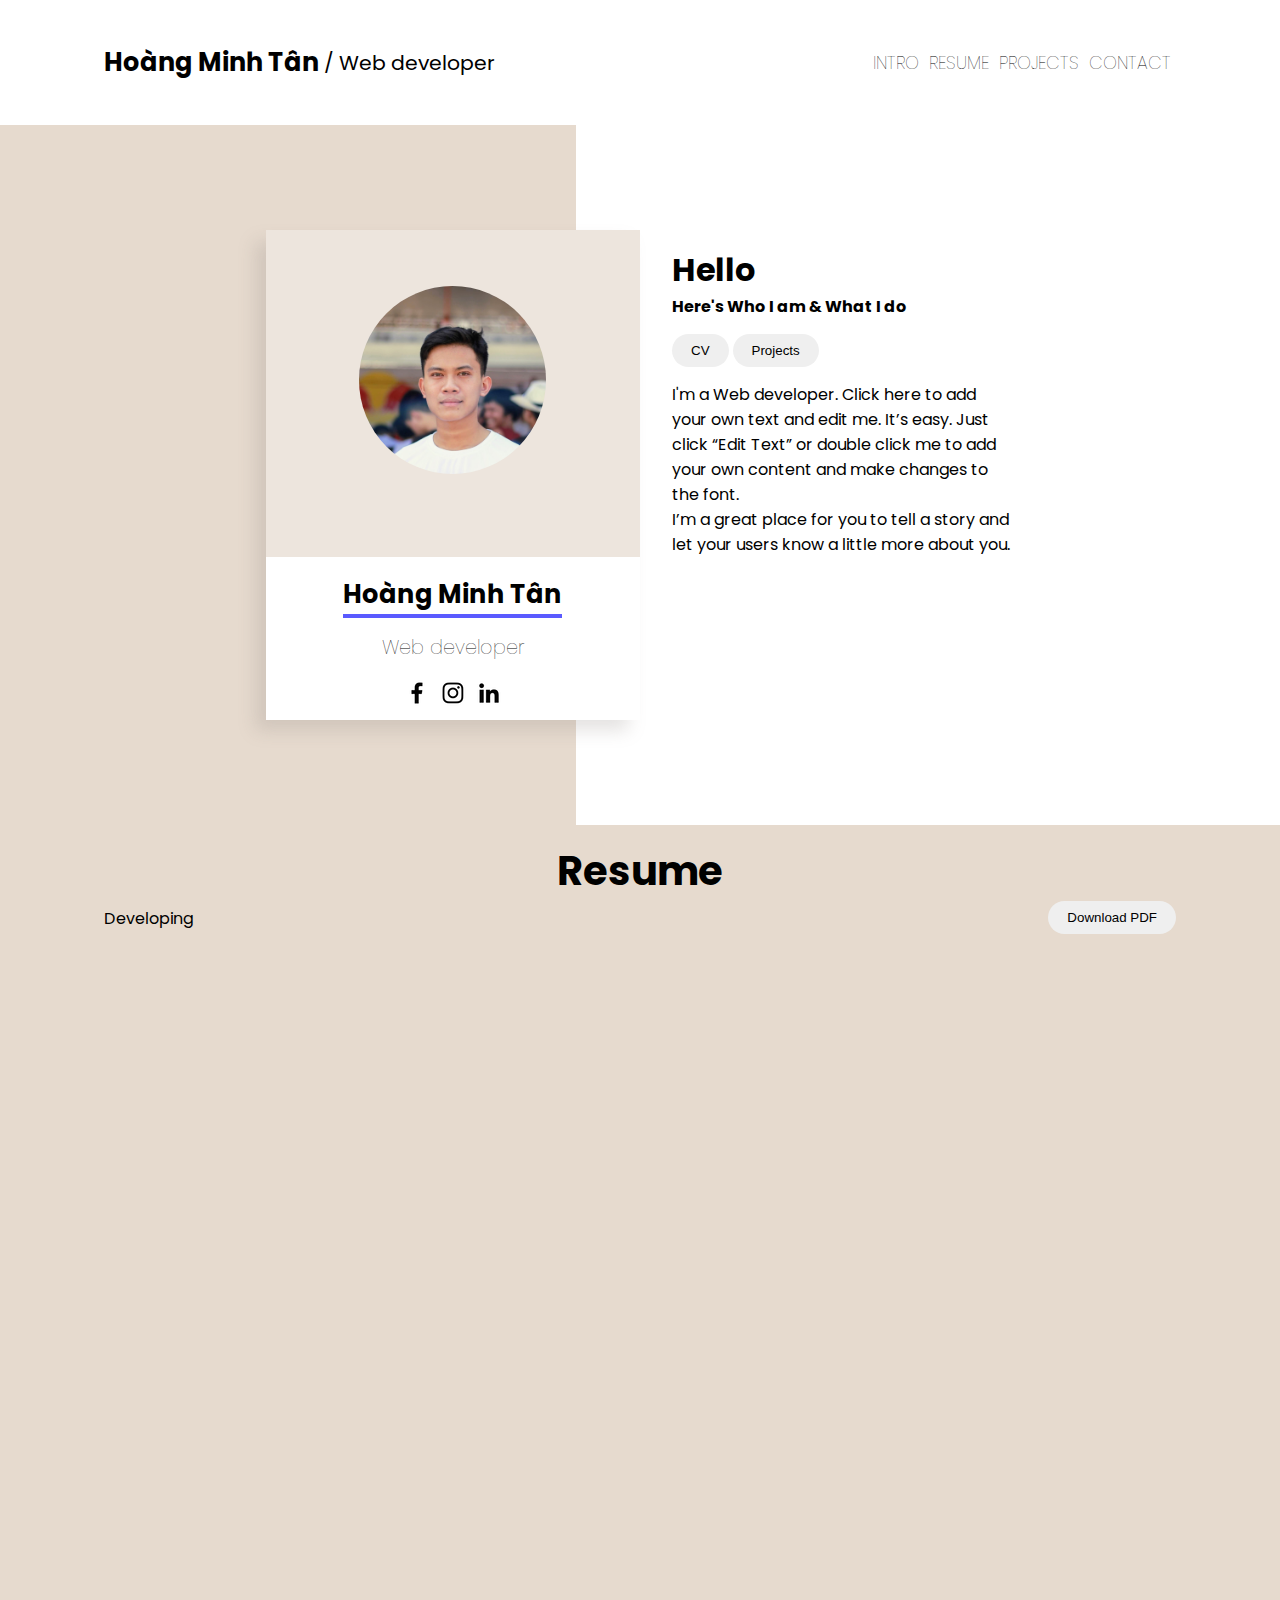
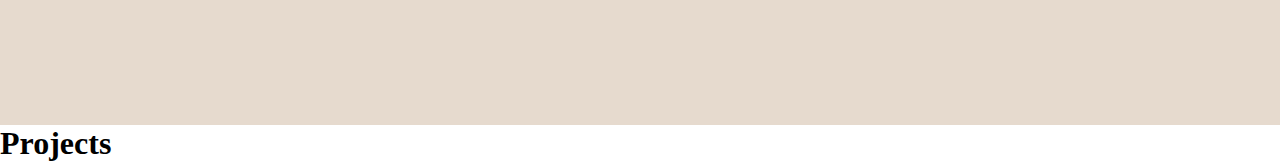
==== aboutme/index.html @ 4f8ab9b7 "Update index.html" ====
<html lang="en">
  <head>
    <meta charset="UTF-8" />
    <meta http-equiv="X-UA-Compatible" content="IE=edge" />
    <meta name="viewport" content="width=device-width, initial-scale=1.0" />
    <title>About me</title>
    <link rel="stylesheet" href="shared.css">
    <link rel="preconnect" href="https://fonts.gstatic.com">
<link href="https://fonts.googleapis.com/css2?family=Poppins:wght@100;600&display=swap" rel="stylesheet">
    <link rel="stylesheet" href="style.css" />
    <meta name="google-site-verification" content="u6FXwpXTuHSOCvLETiMrh9KpJ1ET1azLXa2PuCJf7zs" />
  </head>
  <body>
    <header>
      <div class="header-content">
        <div class="header-content-name">
         
          <li class="name">Hoàng Minh Tân</li>
          <li class="dash">/</li>
          <li class="career">Web developer</li>
        </div>
        <button class="btn-toggle" id="toggle" onclick="toggleNav()">
        <span></span>
        <span></span>
        <span></span>
        </button>
        <div class="backdrop" onclick="toggleNav();" id="backdrop"></div>
        <div class="header-content-shortcuts" id="dropdown">
          <li onclick="goTo('intro')">Intro</li>
          <li onclick="goTo('resume')">Resume</li>
          <li>Projects</li>
          <li>Contact</li>
        </div>
      </div>
    </header>
    <section class="section-1" id="intro">
        <!-- intro -->
      <div class="introduction">
        <div class="introduction-profile">
          <div class="avatar-container">
            <img width="100%" src="./assets/images/avatar.jpg" alt="" />
          </div>
          <div class="name-and-social-media">
            <h1>Hoàng Minh Tân</h1>
            <h2>Web developer</h2>
            <div class="social">
              <a href="https://www.facebook.com/hoangminhtan6601/" target="_blank"><img title="My facebook" src="./assets/images/fb.webp" alt=""></a>
              <a href="https://www.instagram.com/minh_taan/" target="_blank"><img title="My Instagram" src="./assets/images/insta.webp" alt=""></a>
              <a href="" target="_blank"><img title="My LinkedIn" src="./assets/images/linkedin.webp" alt=""></a>
            </div>
          </div>
        </div>
        <div class="introduction-information">
          <h1>Hello</h1>
          <h4>Here's Who I am & What I do</h4>
          <div class="short-link">

            <button onclick="goTo('resume')" class="btn">CV</button>
            <button onclick="goTo('projects')" class="btn">Projects</button>
          </div>
          <p>
            I'm a Web developer. Click here to add your own text and edit me. It’s
            easy. Just click “Edit Text” or double click me to add your own
            content and make changes to the font.
          </p>
          <p>
            I’m a great place for you to tell a story and let your users know a
            little more about you.
          </p>
        </div>
      </div>


      <!-- CV -->
      
    </section>
    <section id="resume" class="section-2">
        <h1 class="header" >Resume</h1>
        <div class="resume-experience">
            <p>Developing</p>
            <a href="./assets/docs/cv.pdf" target="_blank"><button class="btn">Download PDF</button></a>
        </div>
        <div class="">

        </div>
    </section>
    <section id="projects" class="section-3">
      <h1>Projects</h1>
    </section>
    <footer></footer>
  </body>
  <script src="main.js"></script>
</html>
---- aboutme/shared.css ----
.btn{
    padding:9px 19px;
    border-radius: 500px;
    border:none;
    background-color: none;
    cursor: pointer;
}
---- aboutme/style.css ----
* {
  -webkit-box-sizing: border-box;
          box-sizing: border-box;
  margin: 0;
  padding: 0;
}

header {
  height: 125px;
  background-color: white;
  width: 100vw;
  z-index: 12123123;
}

header .header-content {
  height: inherit;
  width: inherit;
  padding: 4px 5%;
  margin: 0 auto;
  max-width: 1200px;
  display: -ms-grid;
  display: grid;
  -ms-grid-columns: 1fr max-content;
      grid-template-columns: 1fr -webkit-max-content;
      grid-template-columns: 1fr max-content;
  -ms-grid-rows: 100%;
      grid-template-rows: 100%;
}

@media screen and (max-width: 900px) {
  header .header-content {
    -ms-grid-columns: 1fr;
        grid-template-columns: 1fr;
  }
}

header .header-content-name {
  position: relative;
  display: -webkit-box;
  display: -ms-flexbox;
  display: flex;
  -webkit-box-orient: horizontal;
  -webkit-box-direction: normal;
      -ms-flex-direction: row;
          flex-direction: row;
  -webkit-box-align: center;
      -ms-flex-align: center;
          align-items: center;
  font-size: 17px;
  -ms-flex-wrap: nowrap;
      flex-wrap: nowrap;
}

@media screen and (max-width: 600px) {
  header .header-content-name {
    font-size: 12px;
    -webkit-box-orient: vertical;
    -webkit-box-direction: normal;
        -ms-flex-direction: column;
            flex-direction: column;
    -webkit-box-align: start;
        -ms-flex-align: start;
            align-items: flex-start;
    -webkit-box-pack: center;
        -ms-flex-pack: center;
            justify-content: center;
  }
  header .header-content-name .square, header .header-content-name .dash {
    display: none;
  }
}

header .header-content-name li {
  list-style-type: none;
  font-family: "Poppins", sans-serif;
}

header .header-content-name li.name {
  font-weight: bold;
  font-size: 1.5em;
}

header .header-content-name li.name, header .header-content-name li.dash {
  margin-right: 5px;
}

header .header-content-name li.dash {
  font-size: 1.2em;
}

header .header-content-name li.career {
  font-size: 1.2em;
}

header .header-content-name .square {
  height: 19px;
  border-radius: 2px;
  margin-right: 7px;
  -webkit-transform: translateY(-2px);
          transform: translateY(-2px);
  width: 19px;
  background-color: #5252fd;
}

header .header-content .btn-toggle {
  display: none;
  z-index: 234234234234234;
  position: absolute;
  right: 1rem;
  top: 2.8rem;
  position: fixed;
  cursor: pointer;
  -webkit-box-orient: vertical;
  -webkit-box-direction: normal;
      -ms-flex-direction: column;
          flex-direction: column;
  -webkit-box-align: center;
      -ms-flex-align: center;
          align-items: center;
  -webkit-box-pack: center;
      -ms-flex-pack: center;
          justify-content: center;
  height: auto;
  padding: 5px 2px;
  width: 2rem;
  border: none;
  background-color: transparent;
  -webkit-transition: all .2s;
  transition: all .2s;
}

header .header-content .btn-toggle span {
  margin: 4px;
  width: 100%;
  height: 1px;
  border-bottom: 1px solid black;
}

@media screen and (max-width: 900px) {
  header .header-content .btn-toggle {
    display: -webkit-inline-box;
    display: -ms-inline-flexbox;
    display: inline-flex;
  }
}

header .header-content .backdrop {
  display: none;
}

@media screen and (max-width: 900px) {
  header .header-content .backdrop {
    position: fixed;
    z-index: 123123074;
    background-color: rgba(59, 56, 56, 0.733);
    width: 100vw;
    height: 100vh;
    top: 0;
    left: 0;
  }
}

header .header-content-shortcuts {
  display: -webkit-box;
  display: -ms-flexbox;
  display: flex;
  -webkit-box-align: center;
      -ms-flex-align: center;
          align-items: center;
}

header .header-content-shortcuts li {
  font-family: "Poppins", sans-serif;
  text-transform: uppercase;
  font-weight: lighter;
  margin: 0 5px;
  list-style-type: none;
  font-size: 1.1rem;
  display: inline-block;
  cursor: pointer;
  -webkit-transition: all .2s;
  transition: all .2s;
}

header .header-content-shortcuts li:hover {
  color: #4848f3;
}

@media screen and (max-width: 900px) {
  header .header-content-shortcuts {
    display: none;
    -webkit-box-orient: vertical;
    -webkit-box-direction: normal;
        -ms-flex-direction: column;
            flex-direction: column;
    padding-top: 5rem;
    position: fixed;
    z-index: 123123123;
    background-color: #e6dace;
    width: 100vw;
    max-width: 400px;
    height: 100vh;
    top: 0;
    right: 0;
  }
}

@media screen and (max-width: 900px) and (max-width: 500px) {
  header .header-content-shortcuts {
    max-width: unset;
  }
}

@media screen and (max-width: 900px) {
  header .header-content-shortcuts li {
    margin: 1rem 0;
    color: white;
    opacity: 0;
    -webkit-animation: slideleft .2s linear forwards;
            animation: slideleft .2s linear forwards;
  }
  header .header-content-shortcuts li:nth-child(1) {
    -webkit-animation-delay: 0ms;
            animation-delay: 0ms;
  }
  header .header-content-shortcuts li:nth-child(2) {
    -webkit-animation-delay: 100ms;
            animation-delay: 100ms;
  }
  header .header-content-shortcuts li:nth-child(3) {
    -webkit-animation-delay: 200ms;
            animation-delay: 200ms;
  }
  header .header-content-shortcuts li:nth-child(4) {
    -webkit-animation-delay: 300ms;
            animation-delay: 300ms;
  }
  header .header-content-shortcuts li:nth-child(5) {
    -webkit-animation-delay: 400ms;
            animation-delay: 400ms;
  }
  header .header-content-shortcuts li:nth-child(6) {
    -webkit-animation-delay: 500ms;
            animation-delay: 500ms;
  }
}

section {
  scroll-padding-top: 200px;
}

section.section-1 {
  font-family: "Poppins", sans-serif;
  position: -webkit-sticky;
  position: sticky;
  top: 0;
  background: -webkit-gradient(linear, right top, left top, color-stop(55%, white), color-stop(45%, #e6dace));
  background: linear-gradient(to left, white 55%, #e6dace 45%);
  width: 100vw;
  overflow: hidden;
}

@media screen and (max-width: 900px) {
  section.section-1 {
    background: -webkit-gradient(linear, left bottom, left top, color-stop(75%, #e6dace), color-stop(25%, white));
    background: linear-gradient(to top, #e6dace 75%, white 25%);
  }
}

section.section-1 .introduction {
  width: 100%;
  max-width: 800px;
  padding: 5px 2%;
  height: 500px;
  margin: 100px auto;
  display: -ms-grid;
  display: grid;
  -ms-grid-columns: 1fr 1fr;
      grid-template-columns: 1fr 1fr;
  -ms-grid-rows: 100%;
      grid-template-rows: 100%;
}

@media screen and (max-width: 900px) {
  section.section-1 .introduction {
    -ms-grid-columns: 1fr;
        grid-template-columns: 1fr;
    height: 700px;
    -ms-grid-rows: 45vw 1fr;
        grid-template-rows: 45vw 1fr;
    margin: 100px auto 0 auto;
  }
  section.section-1 .introduction-profile {
    -ms-grid-columns: 1fr 1fr;
        grid-template-columns: 1fr 1fr;
    -ms-grid-rows: 100%;
        grid-template-rows: 100%;
  }
}

section.section-1 .introduction-profile {
  -webkit-box-shadow: rgba(138, 131, 124, 0.23) -11.31px 11.31px 17px 0px;
          box-shadow: rgba(138, 131, 124, 0.23) -11.31px 11.31px 17px 0px;
  z-index: 12312;
  background-color: white;
  display: -ms-grid;
  display: grid;
}

section.section-1 .introduction-profile .avatar-container {
  background-color: rgba(230, 218, 206, 0.7);
  padding: 15% 25% 20% 25%;
}

@media screen and (max-width: 900px) {
  section.section-1 .introduction-profile .avatar-container {
    padding: 0 15%;
    width: 100%;
    min-width: 100px;
    display: -webkit-box;
    display: -ms-flexbox;
    display: flex;
    -webkit-box-align: center;
        -ms-flex-align: center;
            align-items: center;
  }
}

section.section-1 .introduction-profile .avatar-container img {
  border-radius: 100%;
}

section.section-1 .introduction-profile .name-and-social-media {
  padding-top: 15px;
  height: 100%;
  display: -webkit-box;
  display: -ms-flexbox;
  display: flex;
  -webkit-box-align: center;
      -ms-flex-align: center;
          align-items: center;
  -webkit-box-orient: vertical;
  -webkit-box-direction: normal;
      -ms-flex-direction: column;
          flex-direction: column;
  -webkit-box-pack: center;
      -ms-flex-pack: center;
          justify-content: center;
}

section.section-1 .introduction-profile .name-and-social-media h1,
section.section-1 .introduction-profile .name-and-social-media h2 {
  text-align: center;
  margin-bottom: 4%;
  white-space: nowrap;
}

section.section-1 .introduction-profile .name-and-social-media h2 {
  font-weight: lighter;
  font-size: 1.2em;
}

section.section-1 .introduction-profile .name-and-social-media h1 {
  font-size: 1.6em;
  border-bottom: 4px solid #5a5aff;
}

@media screen and (max-width: 600px) {
  section.section-1 .introduction-profile .name-and-social-media {
    font-size: 12px;
  }
}

@media screen and (max-width: 350px) {
  section.section-1 .introduction-profile .name-and-social-media {
    font-size: 8px;
  }
}

section.section-1 .introduction-profile .name-and-social-media .social {
  text-align: center;
}

section.section-1 .introduction-profile .name-and-social-media .social img {
  border-radius: 2px;
  border: 2px solid transparent;
  -webkit-transition: all .2s;
  transition: all .2s;
}

section.section-1 .introduction-profile .name-and-social-media .social img:hover {
  border: 2px solid #e6dace;
}

section.section-1 .introduction-information {
  padding-left: 2rem;
  padding-top: 1rem;
}

section.section-1 .introduction-information .short-link {
  width: 100%;
  padding: 15px 0;
}

section.section-2 {
  font-family: "Poppins", sans-serif;
  position: relative;
  min-height: 100vh;
  padding-top: 1rem;
  background-color: #e6dace;
}

section.section-2 h1.header {
  text-align: center;
  font-size: 2.5rem;
}

section.section-2 .resume-experience {
  width: 100%;
  display: -webkit-box;
  display: -ms-flexbox;
  display: flex;
  -webkit-box-pack: justify;
      -ms-flex-pack: justify;
          justify-content: space-between;
  max-width: 1200px;
  margin: 0 auto;
  padding: 0 5%;
}

section.section-2 .resume-experience p {
  padding-top: 5px;
  vertical-align: baseline;
}

@-webkit-keyframes slideleft {
  from {
    -webkit-transform: translateX(50px);
            transform: translateX(50px);
    opacity: .6;
  }
  to {
    -webkit-transform: translateX(0);
            transform: translateX(0);
    opacity: 1;
  }
}

@keyframes slideleft {
  from {
    -webkit-transform: translateX(50px);
            transform: translateX(50px);
    opacity: .6;
  }
  to {
    -webkit-transform: translateX(0);
            transform: translateX(0);
    opacity: 1;
  }
}
/*# sourceMappingURL=style.css.map */
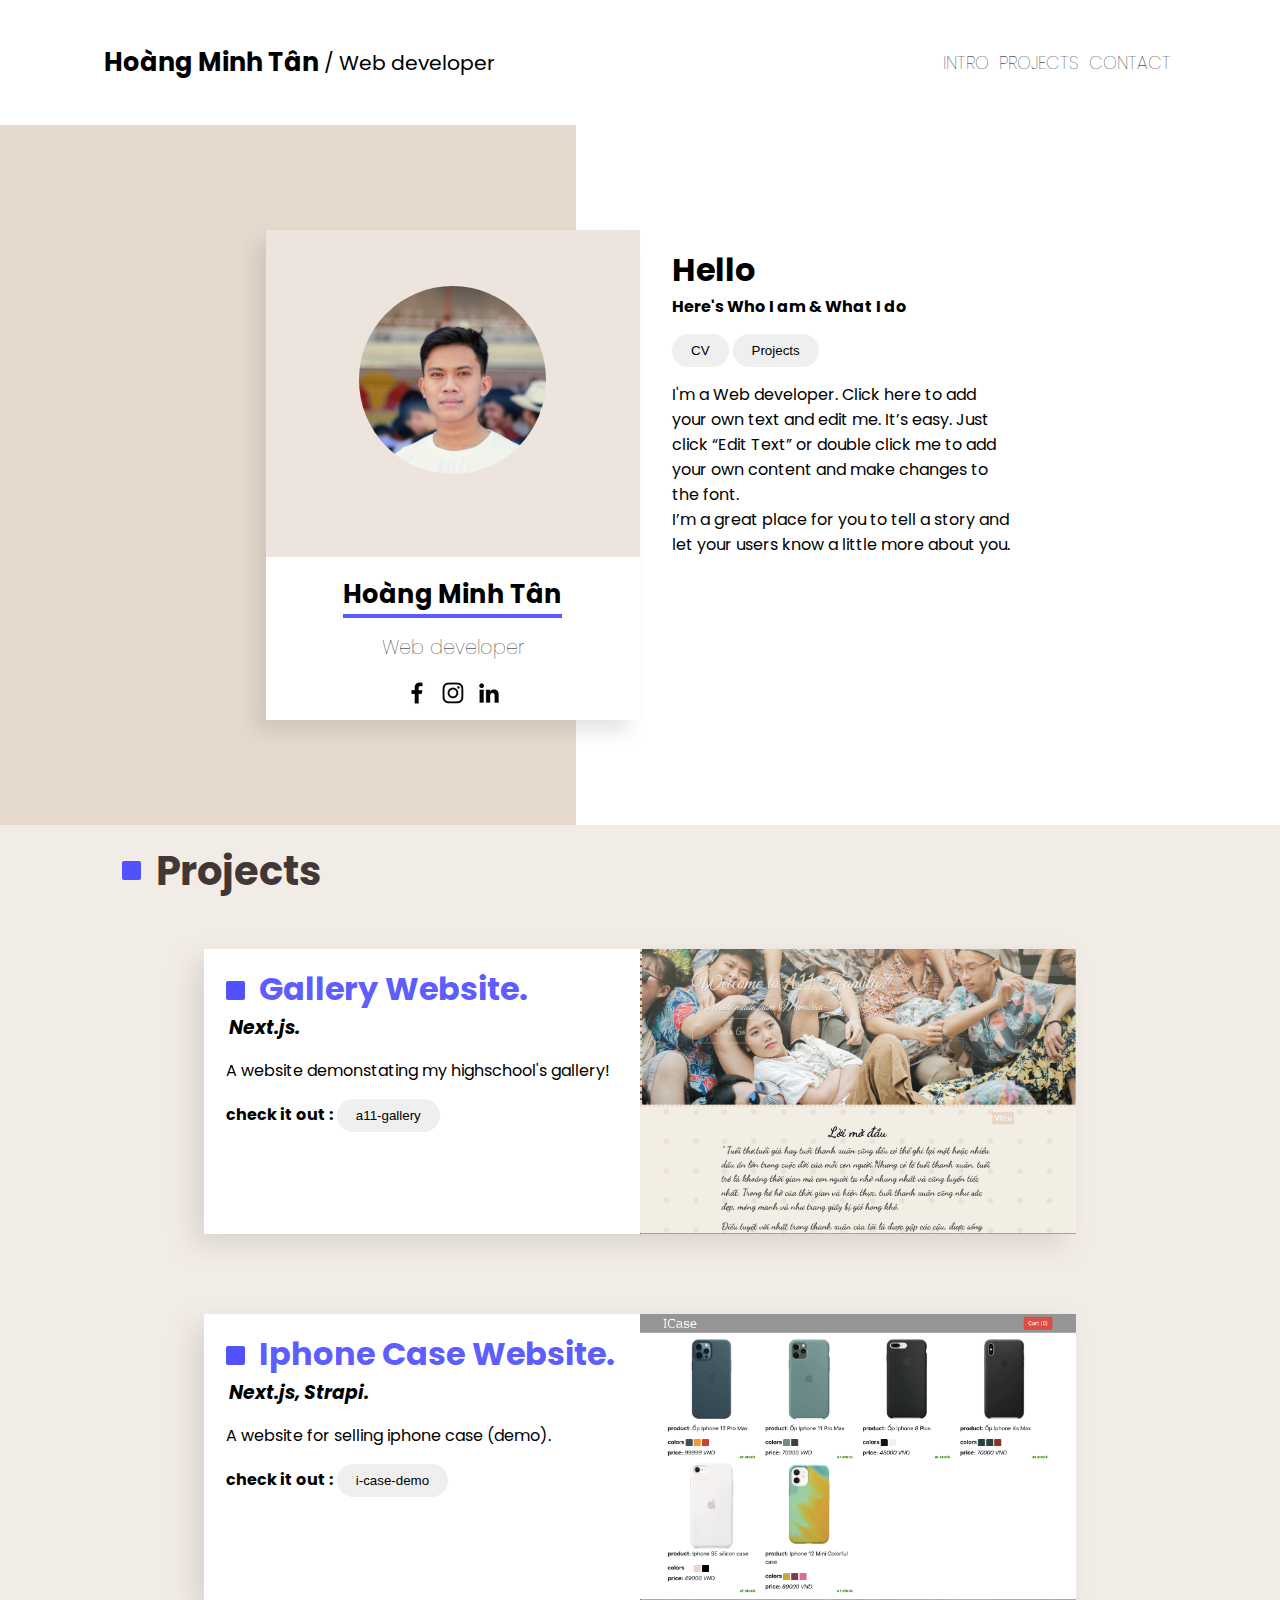
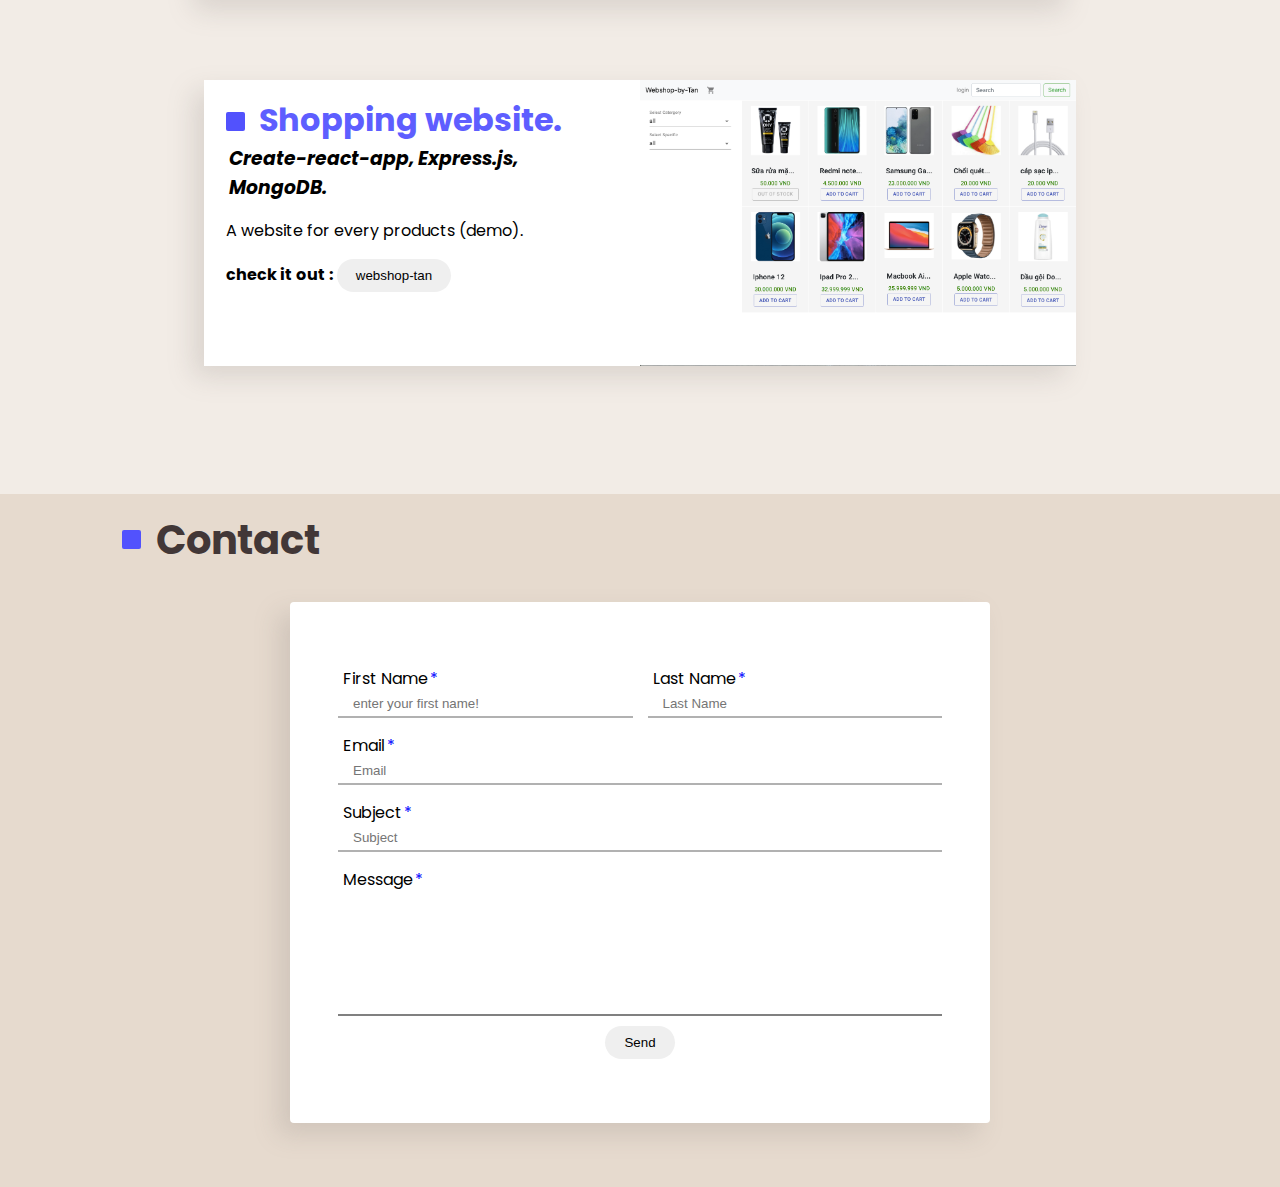
==== commit 251cbf3c: "okg" ====
--- a/aboutme/index.html
+++ b/aboutme/index.html
@@ -4,37 +4,39 @@
     <meta http-equiv="X-UA-Compatible" content="IE=edge" />
     <meta name="viewport" content="width=device-width, initial-scale=1.0" />
     <title>About me</title>
-    <link rel="stylesheet" href="shared.css">
-    <link rel="preconnect" href="https://fonts.gstatic.com">
-<link href="https://fonts.googleapis.com/css2?family=Poppins:wght@100;600&display=swap" rel="stylesheet">
+    <link rel="stylesheet" href="shared.css" />
+    <link rel="preconnect" href="https://fonts.gstatic.com" />
+    <link
+      href="https://fonts.googleapis.com/css2?family=Poppins:wght@100;600&display=swap"
+      rel="stylesheet"
+    />
     <link rel="stylesheet" href="style.css" />
     <meta name="google-site-verification" content="u6FXwpXTuHSOCvLETiMrh9KpJ1ET1azLXa2PuCJf7zs" />
   </head>
   <body>
-    <header>
+    <header id="intro">
       <div class="header-content">
         <div class="header-content-name">
-         
           <li class="name">Hoàng Minh Tân</li>
           <li class="dash">/</li>
           <li class="career">Web developer</li>
         </div>
         <button class="btn-toggle" id="toggle" onclick="toggleNav()">
-        <span></span>
-        <span></span>
-        <span></span>
+          <span></span>
+          <span></span>
+          <span></span>
         </button>
         <div class="backdrop" onclick="toggleNav();" id="backdrop"></div>
         <div class="header-content-shortcuts" id="dropdown">
           <li onclick="goTo('intro')">Intro</li>
-          <li onclick="goTo('resume')">Resume</li>
-          <li>Projects</li>
+
+          <li onclick="goTo('projects')">Projects</li>
           <li>Contact</li>
         </div>
       </div>
     </header>
-    <section class="section-1" id="intro">
-        <!-- intro -->
+    <section class="section-1" >
+      <!-- intro -->
       <div class="introduction">
         <div class="introduction-profile">
           <div class="avatar-container">
@@ -44,9 +46,23 @@
             <h1>Hoàng Minh Tân</h1>
             <h2>Web developer</h2>
             <div class="social">
-              <a href="https://www.facebook.com/hoangminhtan6601/" target="_blank"><img title="My facebook" src="./assets/images/fb.webp" alt=""></a>
-              <a href="https://www.instagram.com/minh_taan/" target="_blank"><img title="My Instagram" src="./assets/images/insta.webp" alt=""></a>
-              <a href="" target="_blank"><img title="My LinkedIn" src="./assets/images/linkedin.webp" alt=""></a>
+              <a
+                href="https://www.facebook.com/hoangminhtan6601/"
+                target="_blank"
+                ><img title="My facebook" src="./assets/images/fb.webp" alt=""
+              /></a>
+              <a href="https://www.instagram.com/minh_taan/" target="_blank"
+                ><img
+                  title="My Instagram"
+                  src="./assets/images/insta.webp"
+                  alt=""
+              /></a>
+              <a href="" target="_blank"
+                ><img
+                  title="My LinkedIn"
+                  src="./assets/images/linkedin.webp"
+                  alt=""
+              /></a>
             </div>
           </div>
         </div>
@@ -54,13 +70,12 @@
           <h1>Hello</h1>
           <h4>Here's Who I am & What I do</h4>
           <div class="short-link">
-
-            <button onclick="goTo('resume')" class="btn">CV</button>
+          <a href="./assets/docs/cv.pdf" title="click to download pdf" target="_blank"><button class="btn">CV</button></a>
             <button onclick="goTo('projects')" class="btn">Projects</button>
           </div>
           <p>
-            I'm a Web developer. Click here to add your own text and edit me. It’s
-            easy. Just click “Edit Text” or double click me to add your own
+            I'm a Web developer. Click here to add your own text and edit me.
+            It’s easy. Just click “Edit Text” or double click me to add your own
             content and make changes to the font.
           </p>
           <p>
@@ -70,24 +85,92 @@
         </div>
       </div>
 
+      <!-- CV -->
+    </section>
+    <!-- <section id="resume" class="section-2">
+      <h1 class="header">
+        <div class="square"></div>
+        Resume
+      </h1>
+      <div class="resume-experience">
+        <p>Developing</p>
+        <a href="./assets/docs/cv.pdf" target="_blank"
+          ><button class="btn">Download PDF</button></a
+        >
+      </div>
+      <div class=""></div>
+    </section> -->
+    <section id="projects" class="section-3">
+      <h1 class="header">
+        <div class="square"></div>
+        Projects
+      </h1>
 
-      <!-- CV -->
-      
+      <div class="project-container">
+        <div class="project-wrapper">
+          <div class="project-detail">
+            <h1>
+              <div class="square" style="transform: translateY(0)"></div>
+              Gallery Website.
+            </h1>
+            <h3><em>Next.js.</em></h3>
+            <p>A website demonstating my highschool's gallery!</p>
+            <p>
+              <strong>check it out :</strong>
+              <a href="https://a11galery.tk/" target="_blank"><button class="btn">a11-gallery</button></a>
+            </p>
+          </div>
+          <img src="./assets/images/project1.png" alt="" />
+        </div>
+        <div class="project-wrapper">
+          <div class="project-detail">
+            <h1>
+              <div class="square" style="transform: translateY(0)"></div>
+              Iphone Case Website.
+            </h1>
+            <h3><em>Next.js, Strapi.</em></h3>
+            <p>A website for selling iphone case (demo).</p>
+            <p>
+              <strong>check it out :</strong>
+              <a href="https://i-case-demo.tk/" target="_blank"><button class="btn">i-case-demo</button></a>            </p>
+          </div>
+          <img src="./assets/images/project2.png" alt="" />
+        </div>
+        <div class="project-wrapper">
+          <div class="project-detail">
+            <h1>
+              <div class="square" style="transform: translateY(0)"></div>
+              Shopping website.
+            </h1>
+            <h3><em>Create-react-app, Express.js, MongoDB.</em></h3>
+            <p>A website for every products (demo).</p>
+            <p>
+              <strong>check it out :</strong>
+              <a href="https://webshop-tan.web.app/" target="_blank"><button class="btn">webshop-tan</button></a>            </p>
+          </div>
+          <img src="./assets/images/project3.png" alt="" />
+        </div>
+      </div>
     </section>
-    <section id="resume" class="section-2">
-        <h1 class="header" >Resume</h1>
-        <div class="resume-experience">
-            <p>Developing</p>
-            <a href="./assets/docs/cv.pdf" target="_blank"><button class="btn">Download PDF</button></a>
-        </div>
-        <div class="">
+    <footer id="contact" onsubmit="onSubmit(event)">
+      <h1 class="header"> <div class="square"></div> Contact</h1>
+     <form>
+      <div class="group-input">
+        <div><label for="first-name">First Name</label>
+          <input required type="text" id="first-name" placeholder="enter your first name!"></div>
+       <div> <label for="last-name">Last Name</label>
+        <input required type="text" id="last-name" placeholder="Last Name"></div>
+      </div>
+      <label for="email-input">Email</label>
+      <input required id="email-input" type="email" placeholder="Email"/>
+      <label  for="subject-input">Subject</label>
+      <input required type="text" id="subject-input" placeholder="Subject"/>
+      <label for="message-input">Message</label>
+      <textarea  required rows="7" id="message-input" placeholder="Message" > </textarea>
+      <button class="btn" type="submit">Send</button>
+     </form>
 
-        </div>
-    </section>
-    <section id="projects" class="section-3">
-      <h1>Projects</h1>
-    </section>
-    <footer></footer>
+    </footer>
   </body>
   <script src="main.js"></script>
 </html>
--- a/aboutme/shared.css
+++ b/aboutme/shared.css
@@ -1,4 +1,13 @@
-
+h1.header{
+    text-align: left;
+    padding-left: 2rem;
+    padding-top: 1rem;
+    max-width: 1100px;
+    margin:0 auto;
+    opacity: 1;
+    color: rgb(66, 55, 55);
+    font-size: 2.5rem;
+}
 
 
 .btn{
@@ -7,4 +16,22 @@
     border:none;
     background-color: none;
     cursor: pointer;
-}+    transition: all .3s;
+   
+}
+.btn:hover{
+    background-color: rgb(82, 82, 253);
+    color:white;
+}
+.square {
+    height: 19px;
+    border-radius: 2px;
+    margin-right: 7px;
+    transform: translateY(-5px);
+    width: 19px;
+    display: inline-block;
+    background-color: rgb(82, 82, 253);
+  }
+  a{
+      text-decoration: none;
+  }--- a/aboutme/style.css
+++ b/aboutme/style.css
@@ -3,6 +3,10 @@
           box-sizing: border-box;
   margin: 0;
   padding: 0;
+}
+
+body {
+  font-family: "Poppins", sans-serif;
 }
 
 header {
@@ -90,16 +94,6 @@
 
 header .header-content-name li.career {
   font-size: 1.2em;
-}
-
-header .header-content-name .square {
-  height: 19px;
-  border-radius: 2px;
-  margin-right: 7px;
-  -webkit-transform: translateY(-2px);
-          transform: translateY(-2px);
-  width: 19px;
-  background-color: #5252fd;
 }
 
 header .header-content .btn-toggle {
@@ -245,15 +239,8 @@
   }
 }
 
-section {
-  scroll-padding-top: 200px;
-}
-
 section.section-1 {
   font-family: "Poppins", sans-serif;
-  position: -webkit-sticky;
-  position: sticky;
-  top: 0;
   background: -webkit-gradient(linear, right top, left top, color-stop(55%, white), color-stop(45%, #e6dace));
   background: linear-gradient(to left, white 55%, #e6dace 45%);
   width: 100vw;
@@ -405,14 +392,9 @@
 section.section-2 {
   font-family: "Poppins", sans-serif;
   position: relative;
-  min-height: 100vh;
+  min-height: 50vh;
   padding-top: 1rem;
-  background-color: #e6dace;
-}
-
-section.section-2 h1.header {
-  text-align: center;
-  font-size: 2.5rem;
+  background-color: rgba(230, 218, 206, 0.8);
 }
 
 section.section-2 .resume-experience {
@@ -433,6 +415,133 @@
   vertical-align: baseline;
 }
 
+section.section-3 {
+  min-height: 50vh;
+  background-color: rgba(230, 218, 206, 0.5);
+}
+
+section.section-3 .project-container {
+  max-width: 1000px;
+  padding: 3rem 5%;
+  margin: 0 auto;
+}
+
+section.section-3 .project-container .project-wrapper {
+  -webkit-box-shadow: rgba(138, 131, 124, 0.23) -11.31px 11.31px 25px 0px;
+          box-shadow: rgba(138, 131, 124, 0.23) -11.31px 11.31px 25px 0px;
+  background-color: white;
+  margin-bottom: 5rem;
+  display: -ms-grid;
+  display: grid;
+  -ms-grid-columns: 1fr 1fr;
+      grid-template-columns: 1fr 1fr;
+}
+
+@media screen and (max-width: 800px) {
+  section.section-3 .project-container .project-wrapper {
+    -ms-grid-columns: 1fr;
+        grid-template-columns: 1fr;
+    -ms-grid-rows: max-content 1fr;
+        grid-template-rows: -webkit-max-content 1fr;
+        grid-template-rows: max-content 1fr;
+  }
+}
+
+section.section-3 .project-container .project-wrapper img {
+  width: 100%;
+  height: auto;
+}
+
+section.section-3 .project-container .project-wrapper .project-detail {
+  padding: 1rem 5%;
+  display: inline-block;
+}
+
+section.section-3 .project-container .project-wrapper .project-detail h1 {
+  color: #5e5eff;
+}
+
+section.section-3 .project-container .project-wrapper .project-detail h3 {
+  padding-left: .2rem;
+}
+
+section.section-3 .project-container .project-wrapper .project-detail p {
+  margin-top: 1rem;
+}
+
+footer {
+  padding: 0 14px 2rem 14px;
+  background-color: #e6dace;
+}
+
+footer form {
+  -webkit-box-shadow: rgba(138, 131, 124, 0.23) -11.31px 11.31px 25px 0px;
+          box-shadow: rgba(138, 131, 124, 0.23) -11.31px 11.31px 25px 0px;
+  max-width: 700px;
+  border-radius: 4px;
+  padding: 4rem 3rem;
+  background-color: white;
+  margin: 2rem auto;
+}
+
+footer form label {
+  padding-left: 5px;
+}
+
+footer form label:after {
+  content: '*';
+  color: blue;
+  padding-left: 2px;
+}
+
+footer form .group-input {
+  width: 100%;
+  display: -ms-grid;
+  display: grid;
+  -ms-grid-columns: 1fr 1fr;
+      grid-template-columns: 1fr 1fr;
+  grid-gap: 15px;
+}
+
+footer form #message-input {
+  resize: none;
+  font-family: 'Times New Roman', Times, serif;
+  width: 100%;
+  padding: 5px;
+  margin-bottom: 10px;
+  border: none;
+  border-bottom: 2px solid gray;
+}
+
+footer form #message-input, footer form #message-input:focus {
+  outline: none;
+}
+
+footer form button {
+  display: block;
+  margin: 0 auto;
+}
+
+footer form input {
+  width: 100%;
+  margin-bottom: 15px;
+  padding: 5px 15px;
+  border: none;
+  -webkit-transition: all .2s;
+  transition: all .2s;
+  border-bottom: 2px solid rgba(128, 128, 128, 0.616);
+}
+
+footer form input:focus {
+  border: none;
+  outline: none;
+}
+
+footer form input:focus {
+  border-bottom: 2px solid;
+  border-bottom-color: rgba(95, 95, 253, 0.678);
+}
+
 @-webkit-keyframes slideleft {
   from {
     -webkit-transform: translateX(50px);
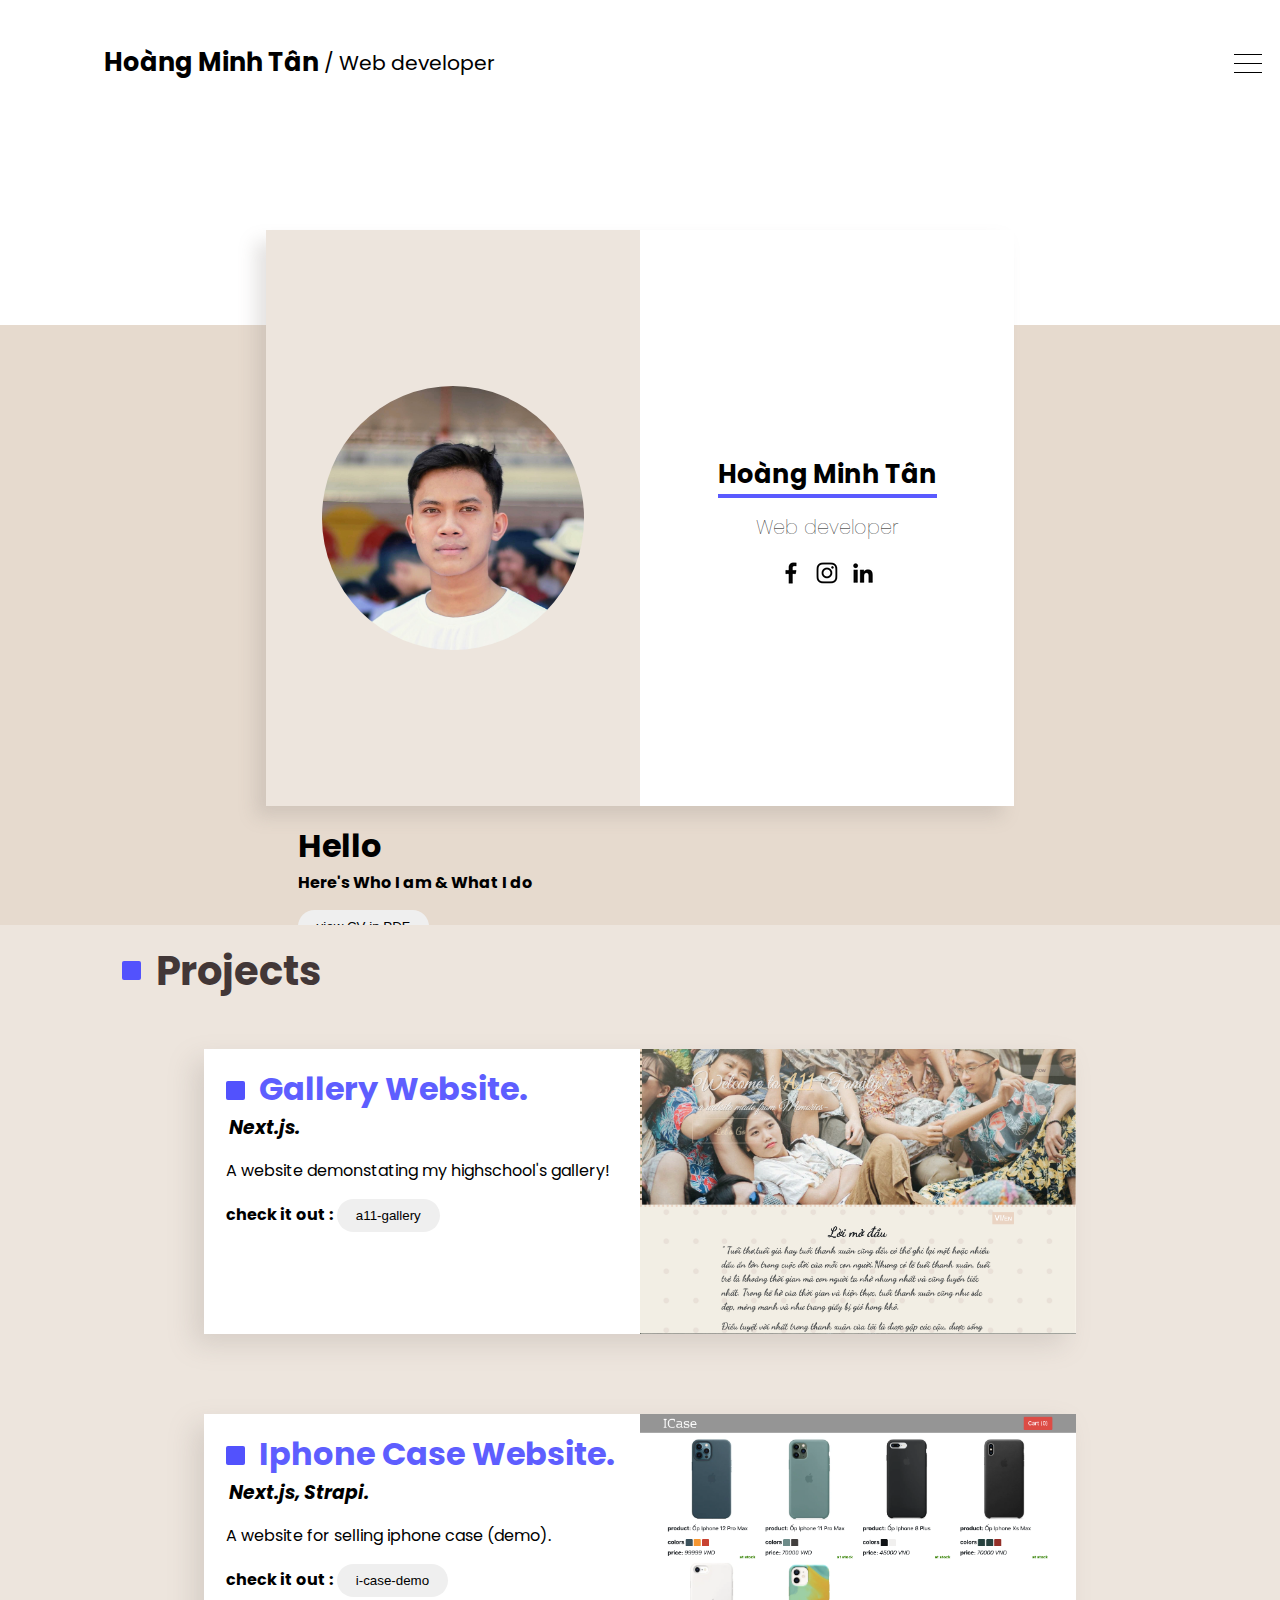
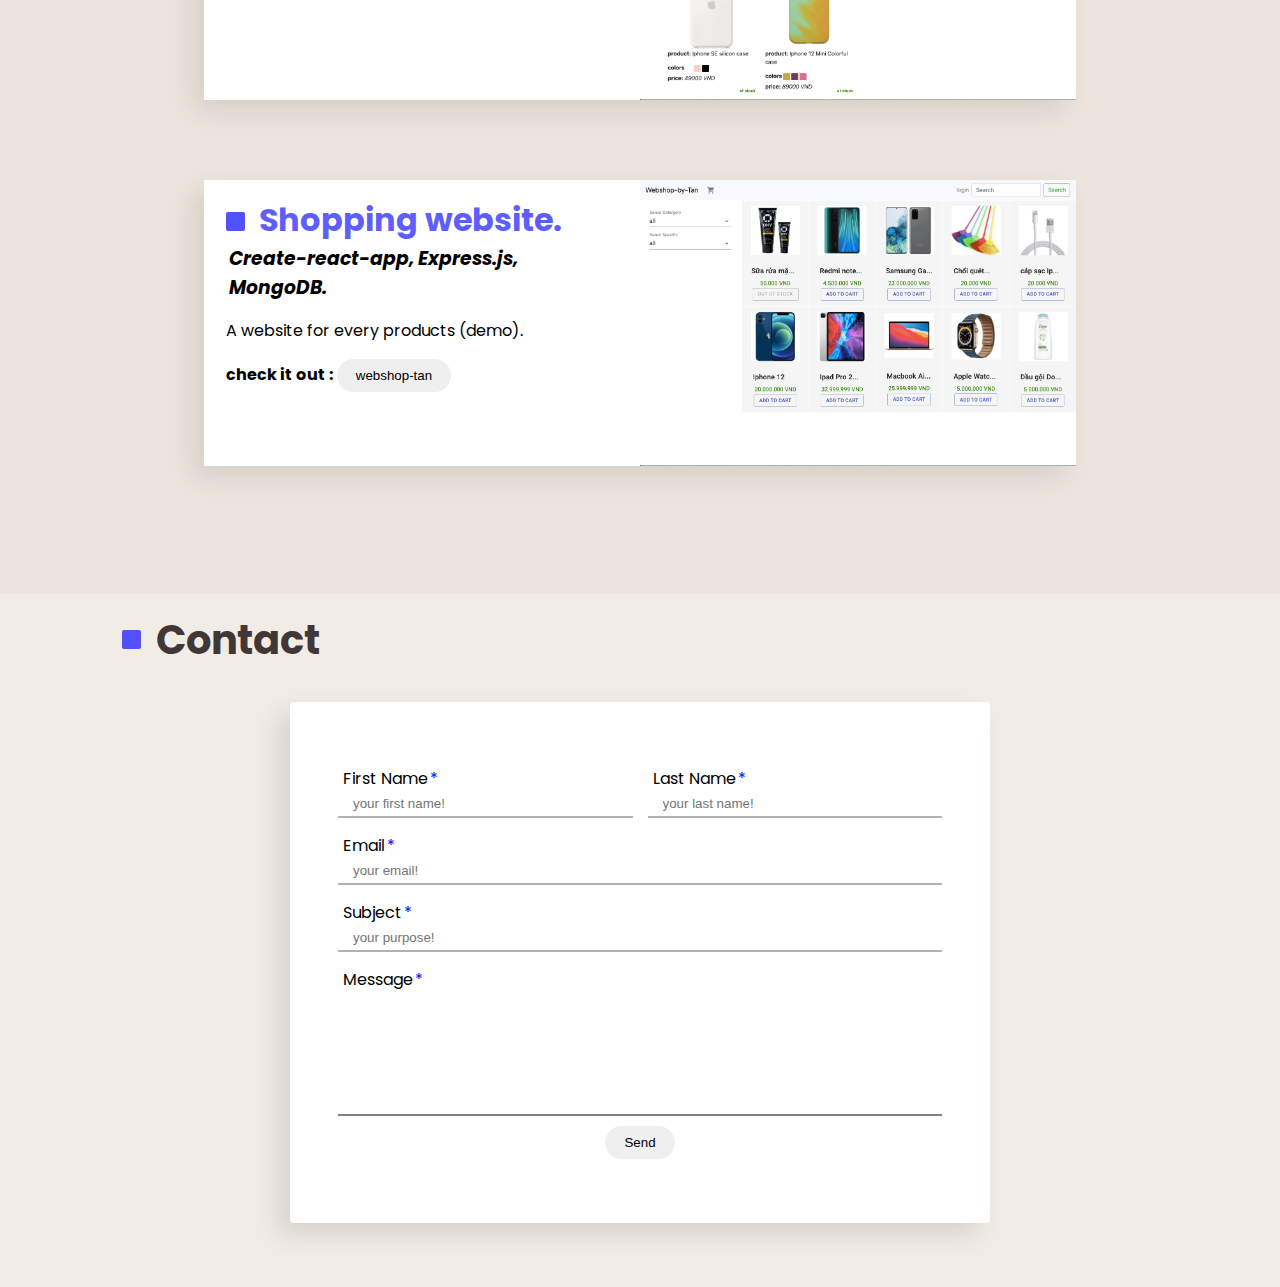
==== commit 8fb2b47e: "okg" ====
--- a/aboutme/index.html
+++ b/aboutme/index.html
@@ -31,7 +31,7 @@
           <li onclick="goTo('intro')">Intro</li>
 
           <li onclick="goTo('projects')">Projects</li>
-          <li>Contact</li>
+          <li onclick="goTo('contact')">Contact</li>
         </div>
       </div>
     </header>
@@ -70,8 +70,8 @@
           <h1>Hello</h1>
           <h4>Here's Who I am & What I do</h4>
           <div class="short-link">
-          <a href="./assets/docs/cv.pdf" title="click to download pdf" target="_blank"><button class="btn">CV</button></a>
-            <button onclick="goTo('projects')" class="btn">Projects</button>
+          <a href="./assets/docs/cv.pdf" title="click to download pdf" target="_blank"><button class="btn">view CV in PDF</button></a>
+            
           </div>
           <p>
             I'm a Web developer. Click here to add your own text and edit me.
@@ -157,20 +157,23 @@
      <form>
       <div class="group-input">
         <div><label for="first-name">First Name</label>
-          <input required type="text" id="first-name" placeholder="enter your first name!"></div>
+          <input required type="text" id="first-name" placeholder="your first name!"></div>
        <div> <label for="last-name">Last Name</label>
-        <input required type="text" id="last-name" placeholder="Last Name"></div>
+        <input required type="text" id="last-name" placeholder="your last name!"></div>
       </div>
       <label for="email-input">Email</label>
-      <input required id="email-input" type="email" placeholder="Email"/>
+      <input required id="email-input" type="email" placeholder="your email!"/>
       <label  for="subject-input">Subject</label>
-      <input required type="text" id="subject-input" placeholder="Subject"/>
+      <input required type="text" id="subject-input" placeholder="your purpose!"/>
       <label for="message-input">Message</label>
-      <textarea  required rows="7" id="message-input" placeholder="Message" > </textarea>
+      <textarea  required rows="7" id="message-input" placeholder="your message!" > </textarea>
       <button class="btn" type="submit">Send</button>
      </form>
 
     </footer>
+    <section>
+
+    </section>
   </body>
   <script src="main.js"></script>
 </html>
--- a/aboutme/style.css
+++ b/aboutme/style.css
@@ -31,7 +31,7 @@
       grid-template-rows: 100%;
 }
 
-@media screen and (max-width: 900px) {
+@media screen and (max-width: 1300px) {
   header .header-content {
     -ms-grid-columns: 1fr;
         grid-template-columns: 1fr;
@@ -130,7 +130,7 @@
   border-bottom: 1px solid black;
 }
 
-@media screen and (max-width: 900px) {
+@media screen and (max-width: 1300px) {
   header .header-content .btn-toggle {
     display: -webkit-inline-box;
     display: -ms-inline-flexbox;
@@ -142,7 +142,7 @@
   display: none;
 }
 
-@media screen and (max-width: 900px) {
+@media screen and (max-width: 1300px) {
   header .header-content .backdrop {
     position: fixed;
     z-index: 123123074;
@@ -161,6 +161,13 @@
   -webkit-box-align: center;
       -ms-flex-align: center;
           align-items: center;
+  position: fixed;
+  right: 1rem;
+  top: 45vh;
+  -webkit-box-orient: vertical;
+  -webkit-box-direction: normal;
+      -ms-flex-direction: column;
+          flex-direction: column;
 }
 
 header .header-content-shortcuts li {
@@ -180,7 +187,7 @@
   color: #4848f3;
 }
 
-@media screen and (max-width: 900px) {
+@media screen and (max-width: 1300px) {
   header .header-content-shortcuts {
     display: none;
     -webkit-box-orient: vertical;
@@ -199,13 +206,13 @@
   }
 }
 
-@media screen and (max-width: 900px) and (max-width: 500px) {
+@media screen and (max-width: 1300px) and (max-width: 500px) {
   header .header-content-shortcuts {
     max-width: unset;
   }
 }
 
-@media screen and (max-width: 900px) {
+@media screen and (max-width: 1300px) {
   header .header-content-shortcuts li {
     margin: 1rem 0;
     color: white;
@@ -247,7 +254,7 @@
   overflow: hidden;
 }
 
-@media screen and (max-width: 900px) {
+@media screen and (max-width: 1300px) {
   section.section-1 {
     background: -webkit-gradient(linear, left bottom, left top, color-stop(75%, #e6dace), color-stop(25%, white));
     background: linear-gradient(to top, #e6dace 75%, white 25%);
@@ -268,7 +275,7 @@
       grid-template-rows: 100%;
 }
 
-@media screen and (max-width: 900px) {
+@media screen and (max-width: 1300px) {
   section.section-1 .introduction {
     -ms-grid-columns: 1fr;
         grid-template-columns: 1fr;
@@ -299,7 +306,7 @@
   padding: 15% 25% 20% 25%;
 }
 
-@media screen and (max-width: 900px) {
+@media screen and (max-width: 1300px) {
   section.section-1 .introduction-profile .avatar-container {
     padding: 0 15%;
     width: 100%;
@@ -394,7 +401,7 @@
   position: relative;
   min-height: 50vh;
   padding-top: 1rem;
-  background-color: rgba(230, 218, 206, 0.8);
+  background-color: rgba(230, 218, 206, 0.9);
 }
 
 section.section-2 .resume-experience {
@@ -417,7 +424,7 @@
 
 section.section-3 {
   min-height: 50vh;
-  background-color: rgba(230, 218, 206, 0.5);
+  background-color: rgba(230, 218, 206, 0.7);
 }
 
 section.section-3 .project-container {
@@ -471,7 +478,7 @@
 
 footer {
   padding: 0 14px 2rem 14px;
-  background-color: #e6dace;
+  background-color: rgba(230, 218, 206, 0.5);
 }
 
 footer form {
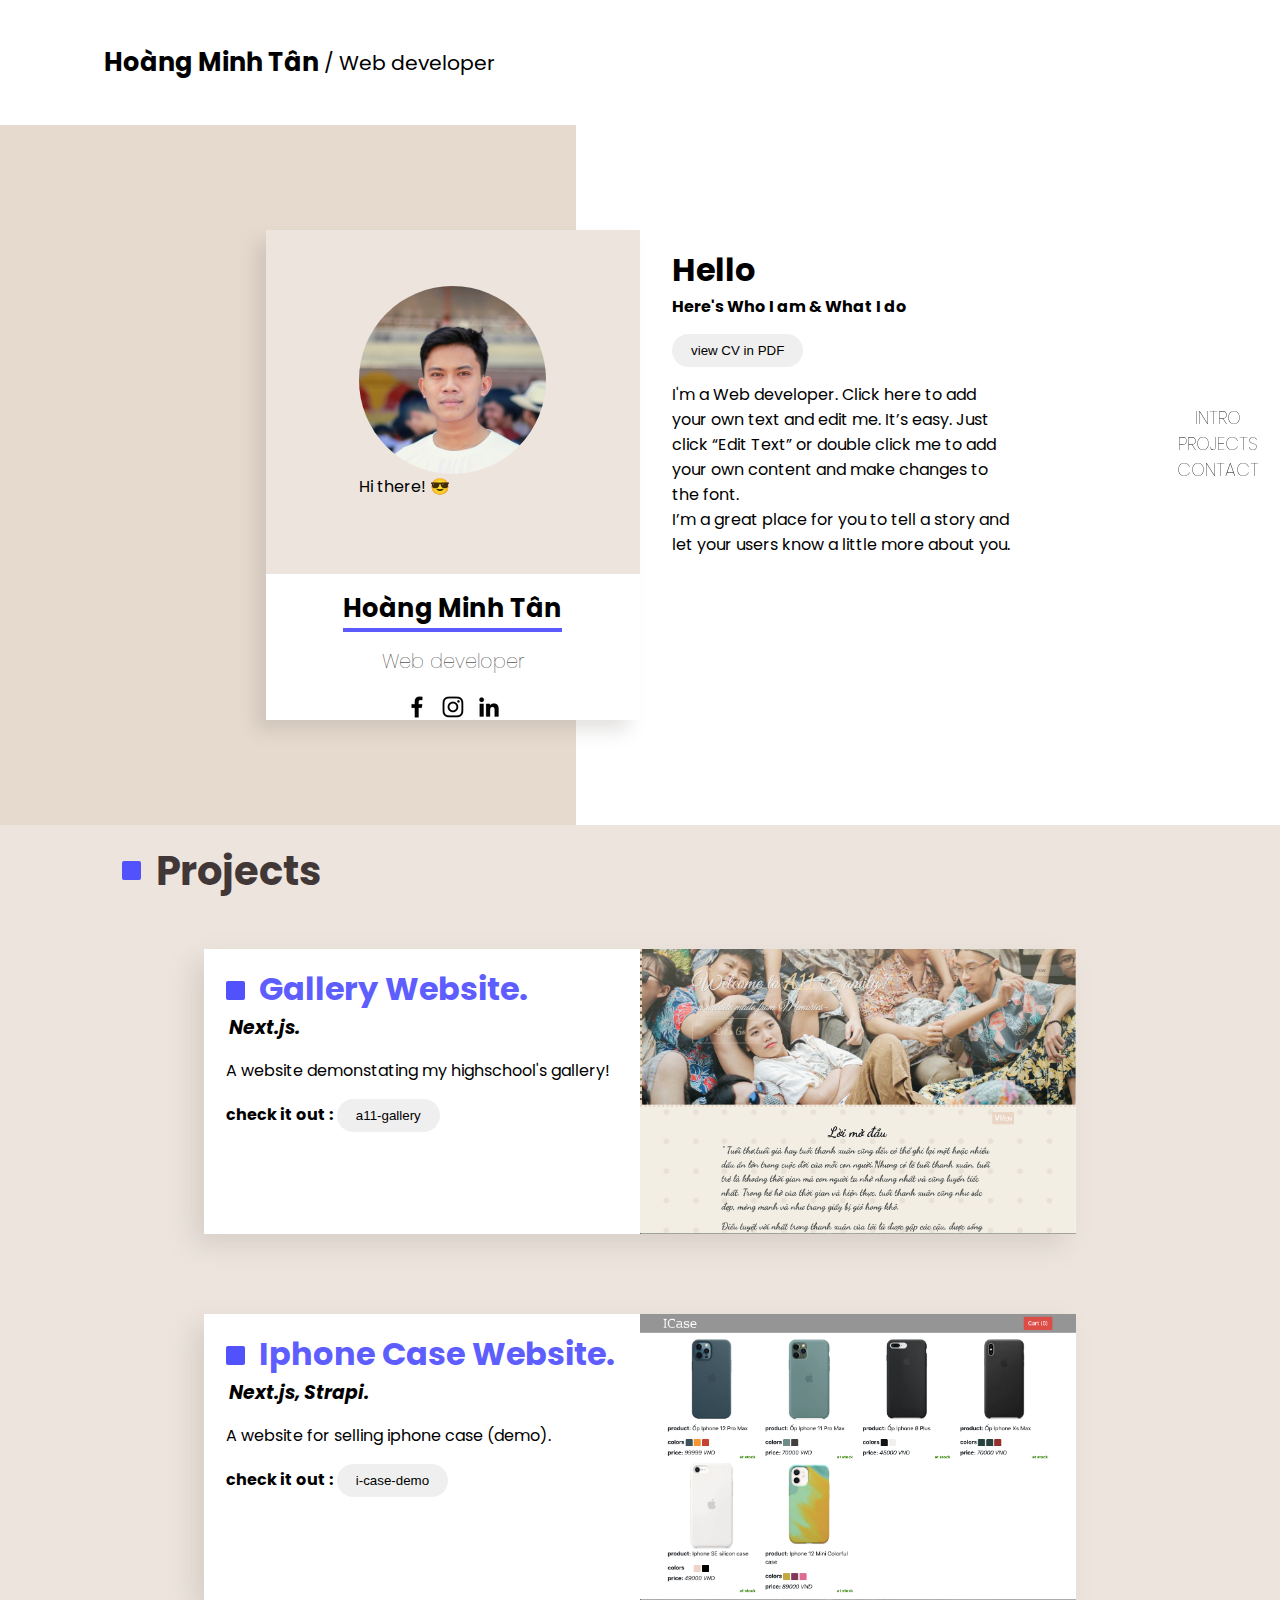
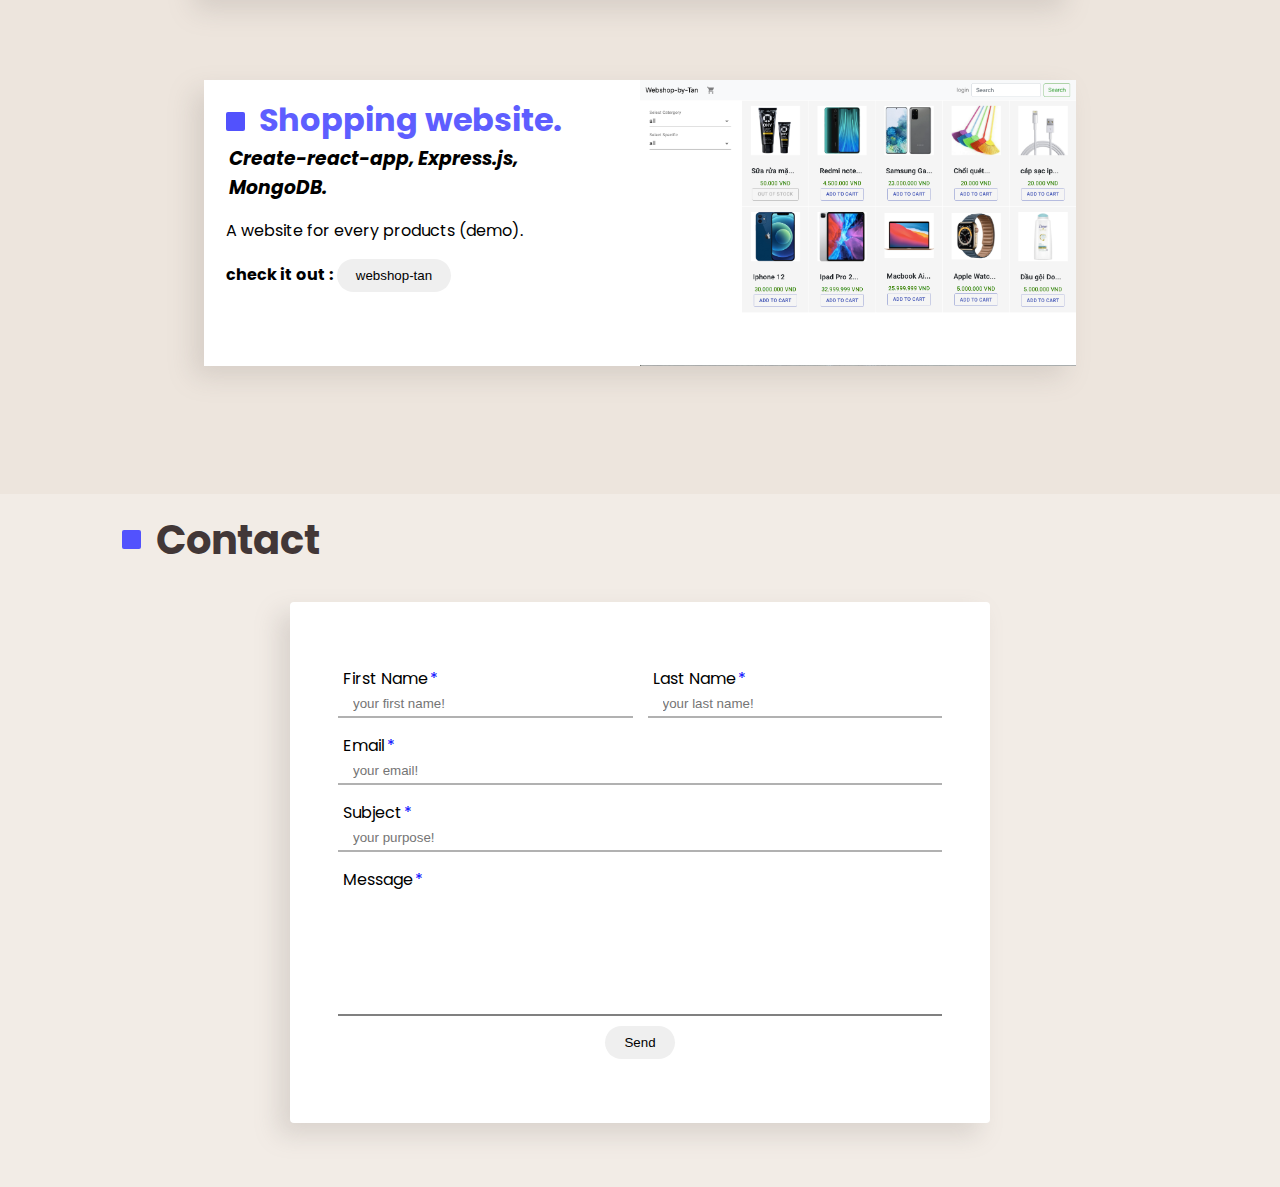
==== commit 3dca801e: "beaufity code" ====
--- a/aboutme/index.html
+++ b/aboutme/index.html
@@ -6,10 +6,8 @@
     <title>About me</title>
     <link rel="stylesheet" href="shared.css" />
     <link rel="preconnect" href="https://fonts.gstatic.com" />
-    <link
-      href="https://fonts.googleapis.com/css2?family=Poppins:wght@100;600&display=swap"
-      rel="stylesheet"
-    />
+    <link rel="preconnect" href="https://fonts.gstatic.com">
+    <link href="https://fonts.googleapis.com/css2?family=Poppins:wght@200;500&display=swap" rel="stylesheet">
     <link rel="stylesheet" href="style.css" />
     <meta name="google-site-verification" content="u6FXwpXTuHSOCvLETiMrh9KpJ1ET1azLXa2PuCJf7zs" />
   </head>
@@ -41,6 +39,7 @@
         <div class="introduction-profile">
           <div class="avatar-container">
             <img width="100%" src="./assets/images/avatar.jpg" alt="" />
+            <div class="bubble"><p>Hi there! <span class="heart-emoji">😎</span></p></div>
           </div>
           <div class="name-and-social-media">
             <h1>Hoàng Minh Tân</h1>
@@ -167,13 +166,11 @@
       <input required type="text" id="subject-input" placeholder="your purpose!"/>
       <label for="message-input">Message</label>
       <textarea  required rows="7" id="message-input" placeholder="your message!" > </textarea>
-      <button class="btn" type="submit">Send</button>
+      <button class="btn" id="submit-button" type="submit">Send</button>
      </form>
 
     </footer>
-    <section>
-
-    </section>
+    
   </body>
   <script src="main.js"></script>
 </html>
--- a/aboutme/style.css
+++ b/aboutme/style.css
@@ -31,7 +31,7 @@
       grid-template-rows: 100%;
 }
 
-@media screen and (max-width: 1300px) {
+@media screen and (max-width: 900px) {
   header .header-content {
     -ms-grid-columns: 1fr;
         grid-template-columns: 1fr;
@@ -130,7 +130,7 @@
   border-bottom: 1px solid black;
 }
 
-@media screen and (max-width: 1300px) {
+@media screen and (max-width: 900px) {
   header .header-content .btn-toggle {
     display: -webkit-inline-box;
     display: -ms-inline-flexbox;
@@ -142,7 +142,7 @@
   display: none;
 }
 
-@media screen and (max-width: 1300px) {
+@media screen and (max-width: 900px) {
   header .header-content .backdrop {
     position: fixed;
     z-index: 123123074;
@@ -187,7 +187,7 @@
   color: #4848f3;
 }
 
-@media screen and (max-width: 1300px) {
+@media screen and (max-width: 900px) {
   header .header-content-shortcuts {
     display: none;
     -webkit-box-orient: vertical;
@@ -206,13 +206,13 @@
   }
 }
 
-@media screen and (max-width: 1300px) and (max-width: 500px) {
+@media screen and (max-width: 900px) and (max-width: 500px) {
   header .header-content-shortcuts {
     max-width: unset;
   }
 }
 
-@media screen and (max-width: 1300px) {
+@media screen and (max-width: 900px) {
   header .header-content-shortcuts li {
     margin: 1rem 0;
     color: white;
@@ -254,7 +254,7 @@
   overflow: hidden;
 }
 
-@media screen and (max-width: 1300px) {
+@media screen and (max-width: 900px) {
   section.section-1 {
     background: -webkit-gradient(linear, left bottom, left top, color-stop(75%, #e6dace), color-stop(25%, white));
     background: linear-gradient(to top, #e6dace 75%, white 25%);
@@ -275,7 +275,7 @@
       grid-template-rows: 100%;
 }
 
-@media screen and (max-width: 1300px) {
+@media screen and (max-width: 900px) {
   section.section-1 .introduction {
     -ms-grid-columns: 1fr;
         grid-template-columns: 1fr;
@@ -306,7 +306,7 @@
   padding: 15% 25% 20% 25%;
 }
 
-@media screen and (max-width: 1300px) {
+@media screen and (max-width: 900px) {
   section.section-1 .introduction-profile .avatar-container {
     padding: 0 15%;
     width: 100%;
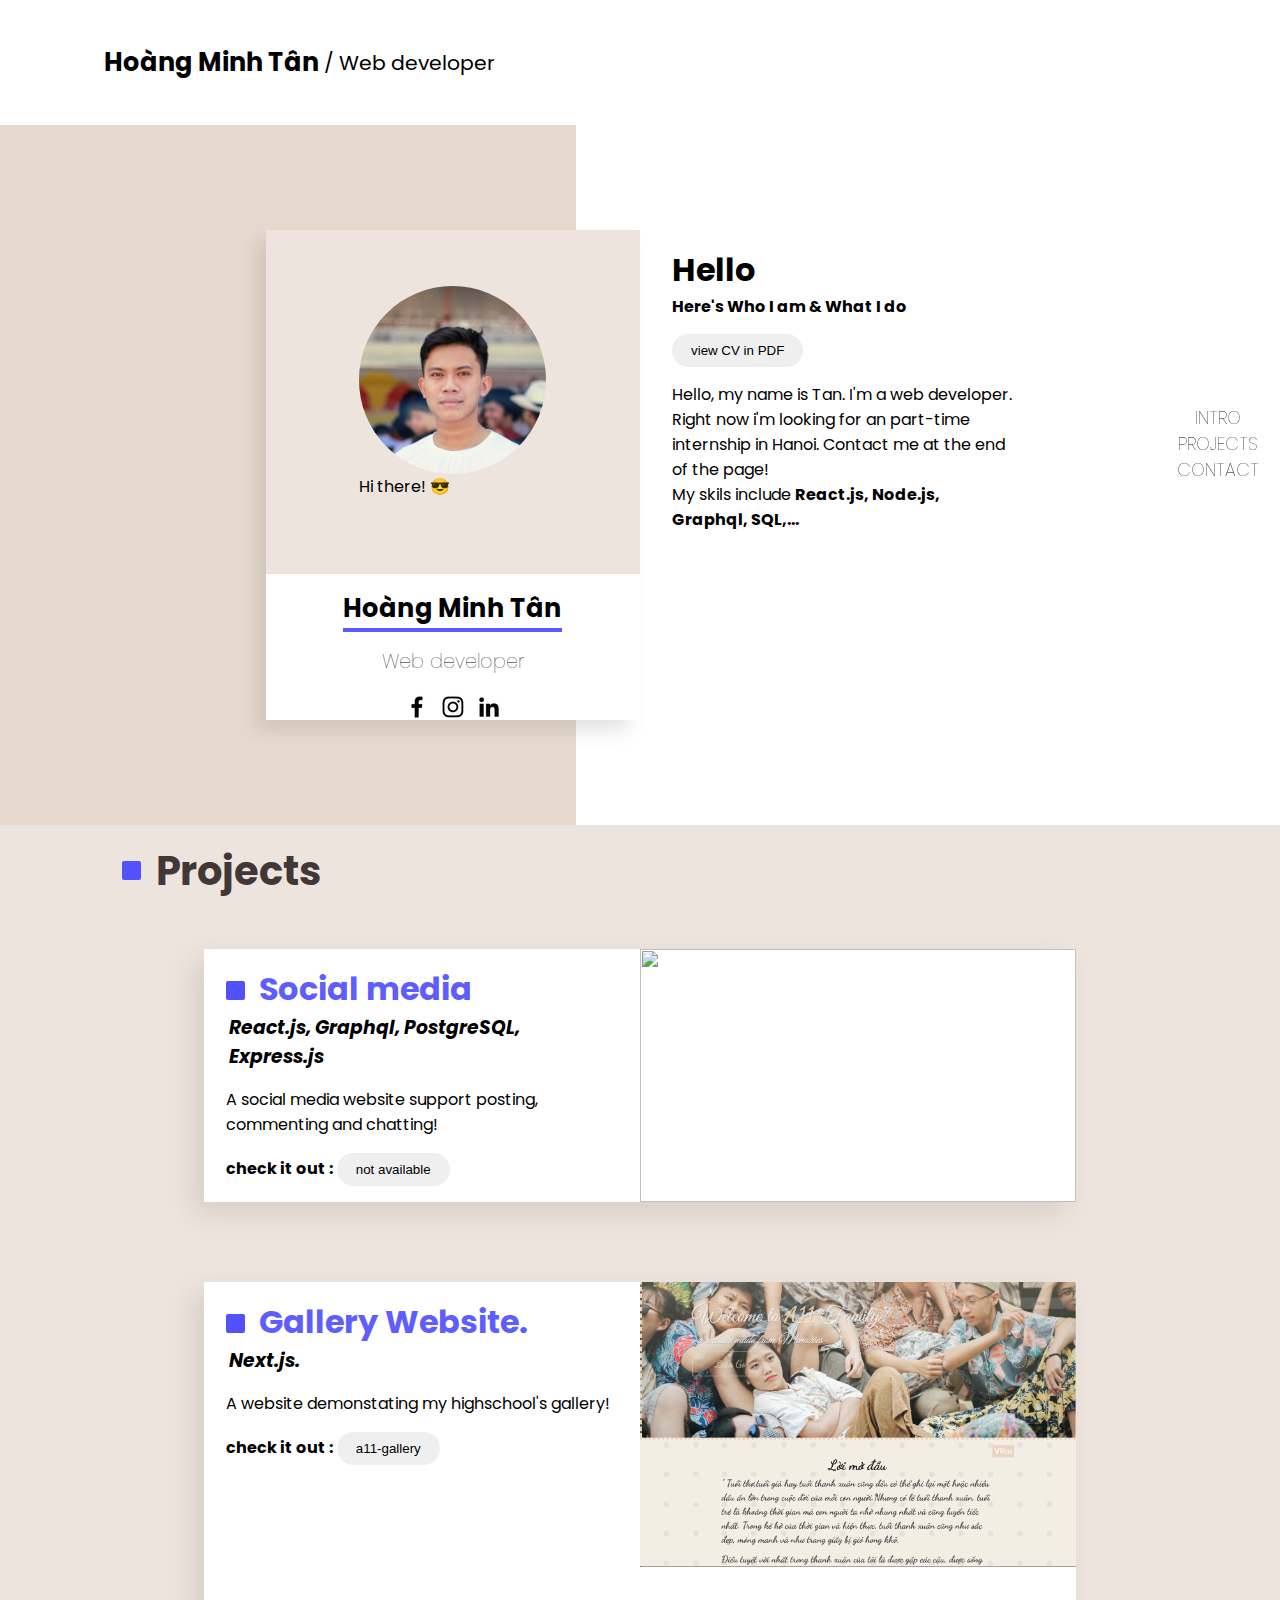
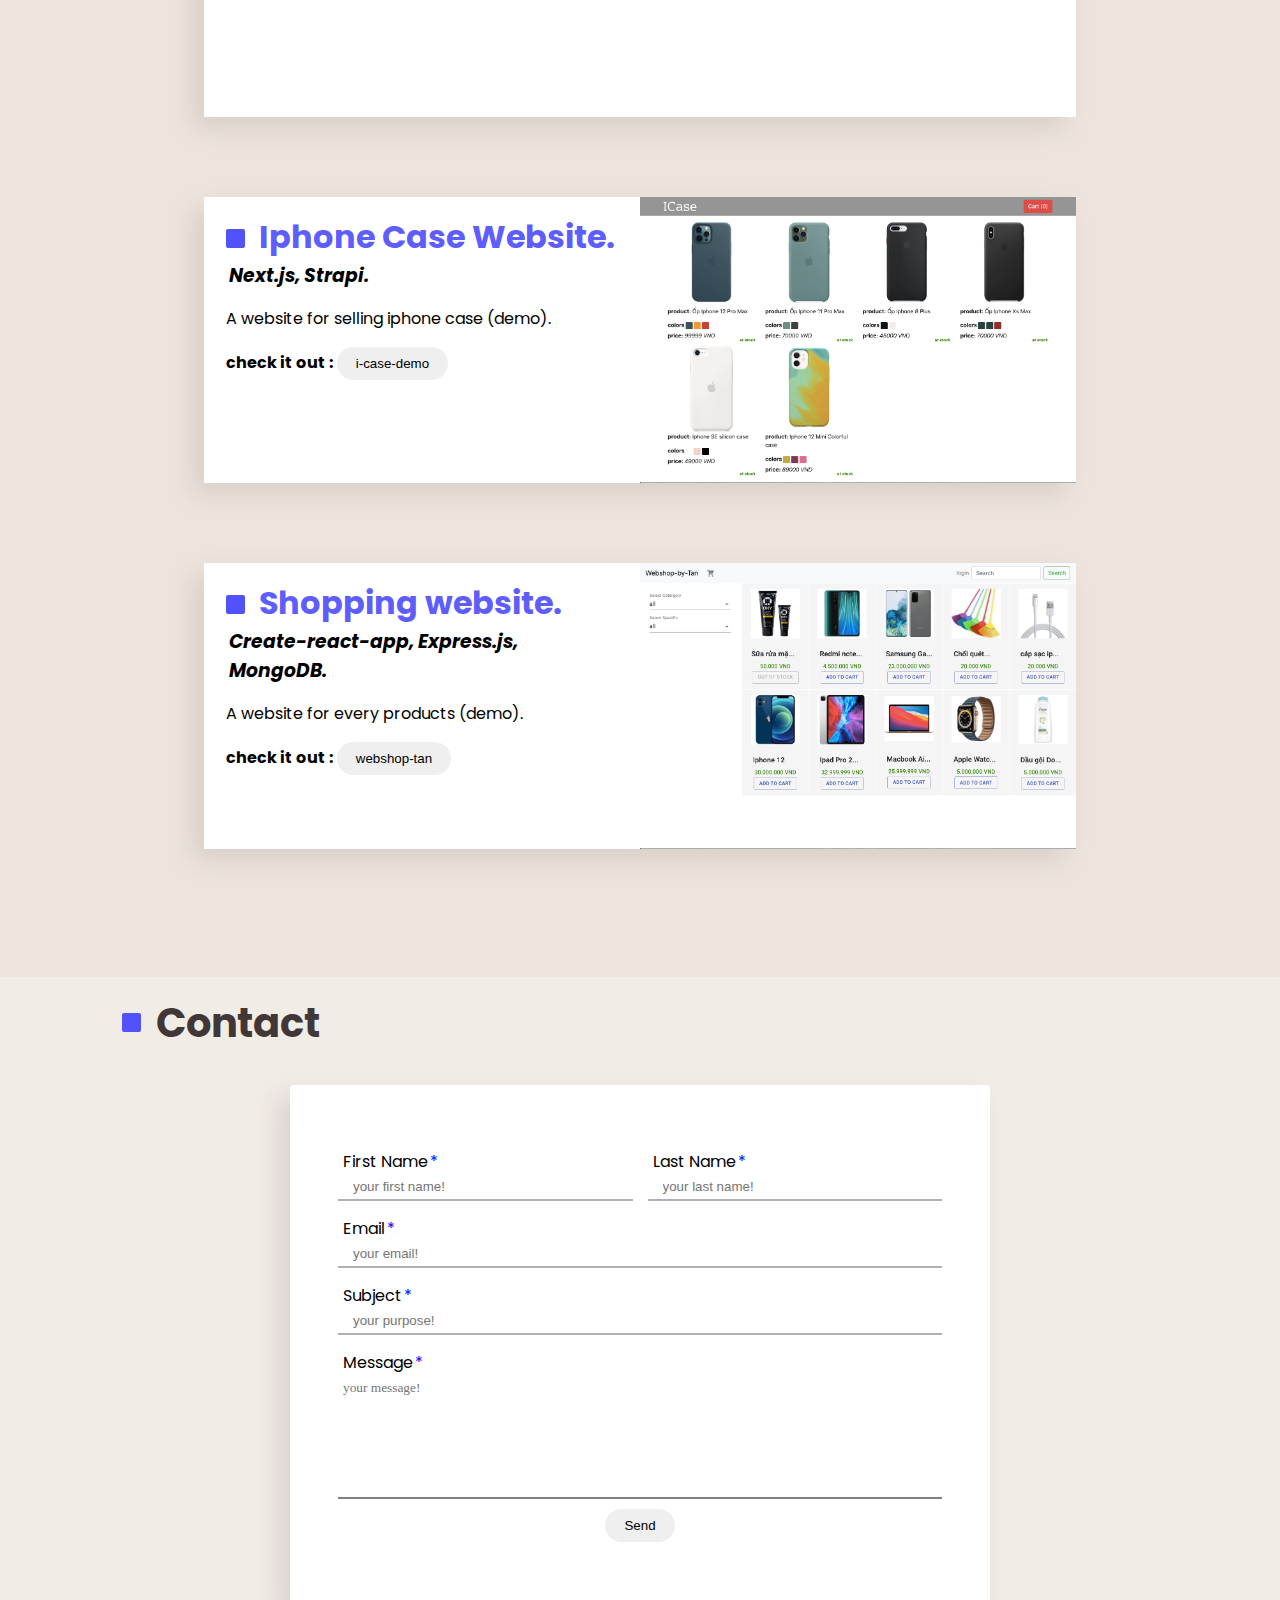
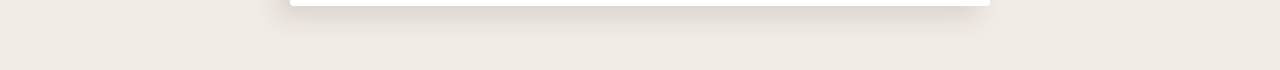
==== commit 5becb147: "Update index.html" ====
--- a/aboutme/index.html
+++ b/aboutme/index.html
@@ -3,7 +3,8 @@
     <meta charset="UTF-8" />
     <meta http-equiv="X-UA-Compatible" content="IE=edge" />
     <meta name="viewport" content="width=device-width, initial-scale=1.0" />
-    <title>About me</title>
+    <title>Hoàng Minh Tân online CV</title>
+    <meta name="description" content="Hello, I am Hoàng Minh Tân. I am a web developer, this is my online cv, hope you enjoy it and contact me.">
     <link rel="stylesheet" href="shared.css" />
     <link rel="preconnect" href="https://fonts.gstatic.com" />
     <link rel="preconnect" href="https://fonts.gstatic.com">
@@ -73,13 +74,10 @@
             
           </div>
           <p>
-            I'm a Web developer. Click here to add your own text and edit me.
-            It’s easy. Just click “Edit Text” or double click me to add your own
-            content and make changes to the font.
+            Hello, my name is Tan. I'm a web developer. Right now i'm looking for an part-time internship in Hanoi. Contact me at the end of the page!
           </p>
           <p>
-            I’m a great place for you to tell a story and let your users know a
-            little more about you.
+            My skils include <strong>React.js, Node.js, Graphql, SQL,...</strong>
           </p>
         </div>
       </div>
@@ -110,6 +108,25 @@
           <div class="project-detail">
             <h1>
               <div class="square" style="transform: translateY(0)"></div>
+              Social media
+            </h1>
+            <h3><em>React.js, Graphql, PostgreSQL, Express.js</em></h3>
+            <p>A social media website support posting, commenting and chatting!</p>
+            <p>
+              <strong>check it out :</strong>
+              <a href="/" target="_blank"><button class="btn">not available</button></a>
+            </p>
+          </div>
+          <div class="hover-video">
+            <img src="./assets/images/project4.png" alt="" />
+            <video  onmouseenter="onHover(this);" autoplay muted src="./assets/videos/social.webm"  alt="" />
+
+          </div>
+        </div>
+        <div class="project-wrapper">
+          <div class="project-detail">
+            <h1>
+              <div class="square" style="transform: translateY(0)"></div>
               Gallery Website.
             </h1>
             <h3><em>Next.js.</em></h3>
@@ -119,7 +136,11 @@
               <a href="https://a11galery.tk/" target="_blank"><button class="btn">a11-gallery</button></a>
             </p>
           </div>
-          <img src="./assets/images/project1.png" alt="" />
+          <div class="hover-video">
+            <img src="./assets/images/project1.png" alt="" />
+            <video onmouseenter="onHover(this);"  autoplay muted src="./assets/videos/a11galery.webm"  alt="" />
+
+          </div>
         </div>
         <div class="project-wrapper">
           <div class="project-detail">
@@ -165,8 +186,11 @@
       <label  for="subject-input">Subject</label>
       <input required type="text" id="subject-input" placeholder="your purpose!"/>
       <label for="message-input">Message</label>
-      <textarea  required rows="7" id="message-input" placeholder="your message!" > </textarea>
-      <button class="btn" id="submit-button" type="submit">Send</button>
+      <textarea  required rows="7" id="message-input" placeholder="your message!" ></textarea>
+      <div id="submit-button" style="width:100%; text-align: center;">
+        <button class="btn"  type="submit">Send</button>
+
+      </div>
      </form>
 
     </footer>
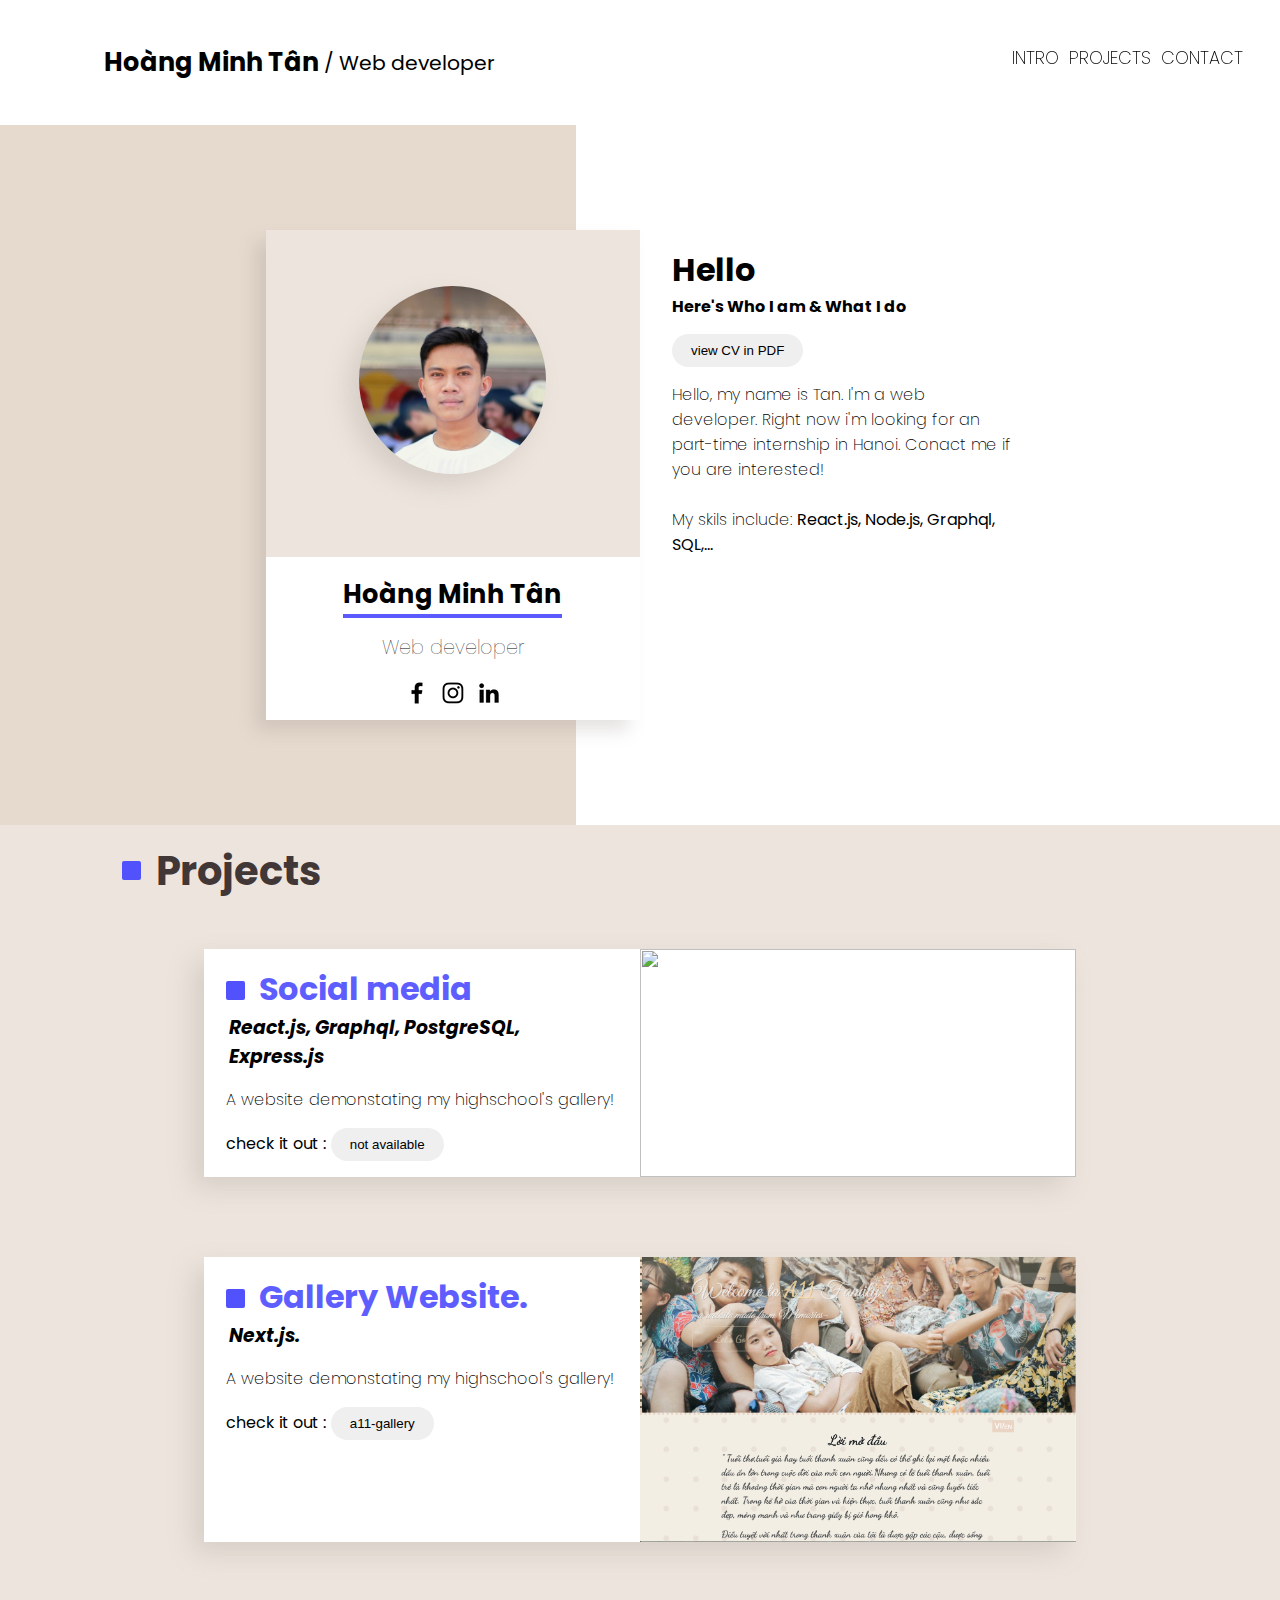
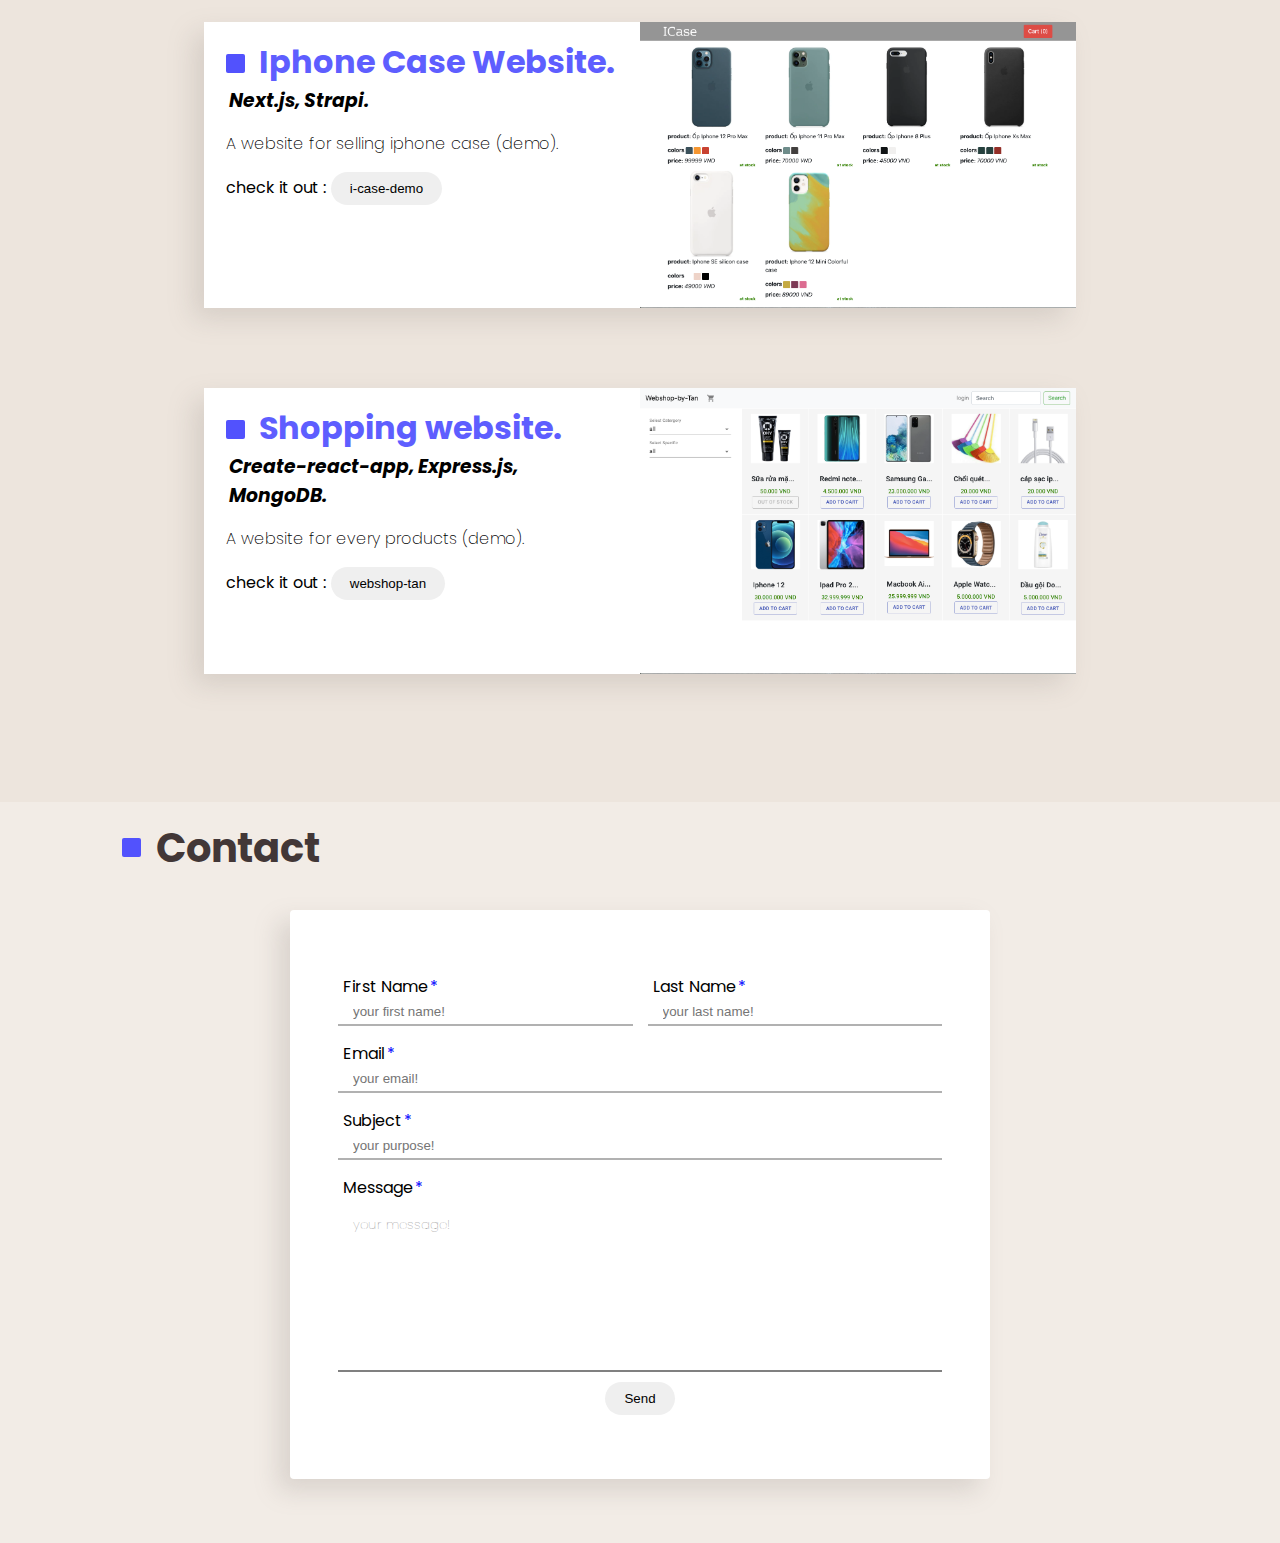
==== commit d4ed2419: "ok" ====
--- a/aboutme/index.html
+++ b/aboutme/index.html
@@ -74,10 +74,11 @@
             
           </div>
           <p>
-            Hello, my name is Tan. I'm a web developer. Right now i'm looking for an part-time internship in Hanoi. Contact me at the end of the page!
+            Hello, my name is Tan. I'm a web developer. Right now i'm looking for an part-time internship in Hanoi. Conact me if you are interested!
           </p>
+          <br/>
           <p>
-            My skils include <strong>React.js, Node.js, Graphql, SQL,...</strong>
+            My skils include: <strong>React.js, Node.js, Graphql, SQL,...</strong>
           </p>
         </div>
       </div>
@@ -111,7 +112,7 @@
               Social media
             </h1>
             <h3><em>React.js, Graphql, PostgreSQL, Express.js</em></h3>
-            <p>A social media website support posting, commenting and chatting!</p>
+            <p>A website demonstating my highschool's gallery!</p>
             <p>
               <strong>check it out :</strong>
               <a href="/" target="_blank"><button class="btn">not available</button></a>
--- a/aboutme/style.css
+++ b/aboutme/style.css
@@ -12,7 +12,8 @@
 header {
   height: 125px;
   background-color: white;
-  width: 100vw;
+  width: 100%;
+  position: relative;
   z-index: 12123123;
 }
 
@@ -69,7 +70,8 @@
         -ms-flex-pack: center;
             justify-content: center;
   }
-  header .header-content-name .square, header .header-content-name .dash {
+  header .header-content-name .square,
+  header .header-content-name .dash {
     display: none;
   }
 }
@@ -98,7 +100,7 @@
 
 header .header-content .btn-toggle {
   display: none;
-  z-index: 234234234234234;
+  z-index: 50000;
   position: absolute;
   right: 1rem;
   top: 2.8rem;
@@ -119,15 +121,18 @@
   width: 2rem;
   border: none;
   background-color: transparent;
-  -webkit-transition: all .2s;
-  transition: all .2s;
+  -webkit-transition: all 0.2s;
+  transition: all 0.2s;
 }
 
 header .header-content .btn-toggle span {
   margin: 4px;
-  width: 100%;
-  height: 1px;
-  border-bottom: 1px solid black;
+  -webkit-transition: all 0.3s;
+  transition: all 0.3s;
+  border-radius: 4px;
+  width: 100%;
+  height: 2px;
+  border-bottom: 2px solid rgba(0, 0, 0, 0.68);
 }
 
 @media screen and (max-width: 900px) {
@@ -147,7 +152,7 @@
     position: fixed;
     z-index: 123123074;
     background-color: rgba(59, 56, 56, 0.733);
-    width: 100vw;
+    width: 100%;
     height: 100vh;
     top: 0;
     left: 0;
@@ -162,25 +167,21 @@
       -ms-flex-align: center;
           align-items: center;
   position: fixed;
-  right: 1rem;
-  top: 45vh;
-  -webkit-box-orient: vertical;
-  -webkit-box-direction: normal;
-      -ms-flex-direction: column;
-          flex-direction: column;
+  right: 2rem;
+  top: 2.8rem;
 }
 
 header .header-content-shortcuts li {
   font-family: "Poppins", sans-serif;
   text-transform: uppercase;
-  font-weight: lighter;
+  font-weight: 200;
   margin: 0 5px;
   list-style-type: none;
   font-size: 1.1rem;
   display: inline-block;
   cursor: pointer;
-  -webkit-transition: all .2s;
-  transition: all .2s;
+  -webkit-transition: all 0.2s;
+  transition: all 0.2s;
 }
 
 header .header-content-shortcuts li:hover {
@@ -198,7 +199,7 @@
     position: fixed;
     z-index: 123123123;
     background-color: #e6dace;
-    width: 100vw;
+    width: 100%;
     max-width: 400px;
     height: 100vh;
     top: 0;
@@ -217,8 +218,8 @@
     margin: 1rem 0;
     color: white;
     opacity: 0;
-    -webkit-animation: slideleft .2s linear forwards;
-            animation: slideleft .2s linear forwards;
+    -webkit-animation: slideleft 0.2s linear forwards;
+            animation: slideleft 0.2s linear forwards;
   }
   header .header-content-shortcuts li:nth-child(1) {
     -webkit-animation-delay: 0ms;
@@ -250,7 +251,7 @@
   font-family: "Poppins", sans-serif;
   background: -webkit-gradient(linear, right top, left top, color-stop(55%, white), color-stop(45%, #e6dace));
   background: linear-gradient(to left, white 55%, #e6dace 45%);
-  width: 100vw;
+  width: 100%;
   overflow: hidden;
 }
 
@@ -302,6 +303,7 @@
 }
 
 section.section-1 .introduction-profile .avatar-container {
+  position: relative;
   background-color: rgba(230, 218, 206, 0.7);
   padding: 15% 25% 20% 25%;
 }
@@ -320,8 +322,59 @@
   }
 }
 
+section.section-1 .introduction-profile .avatar-container .bubble {
+  font-family: "Poppins", sans-serif;
+  font-weight: 200;
+  border-radius: 2px;
+  -webkit-box-shadow: rgba(138, 131, 124, 0.23) -11.31px 11.31px 25px 0px;
+          box-shadow: rgba(138, 131, 124, 0.23) -11.31px 11.31px 25px 0px;
+  -webkit-transition: all 0.2s;
+  transition: all 0.2s;
+  position: absolute;
+  z-index: 3;
+  opacity: 0;
+  top: 20%;
+  padding: 5px 5px 15px 15px;
+  -webkit-clip-path: polygon(0% 0%, 100% 0%, 100% 75%, 75% 75%, 11% 76%, 0 100%, 0 60%);
+          clip-path: polygon(0% 0%, 100% 0%, 100% 75%, 75% 75%, 11% 76%, 0 100%, 0 60%);
+  background-color: white;
+  right: 10%;
+}
+
+section.section-1 .introduction-profile .avatar-container .bubble p {
+  white-space: nowrap;
+}
+
+section.section-1 .introduction-profile .avatar-container .heart-emoji {
+  opacity: 0;
+  -webkit-transition: all 0.2s;
+  transition: all 0.2s;
+}
+
+section.section-1 .introduction-profile .avatar-container:hover .bubble {
+  -webkit-transition-delay: 0.3s;
+          transition-delay: 0.3s;
+  opacity: 1;
+}
+
+section.section-1 .introduction-profile .avatar-container:hover .heart-emoji {
+  -webkit-transition-delay: 0.7s;
+          transition-delay: 0.7s;
+  opacity: 1;
+}
+
+section.section-1 .introduction-profile .avatar-container:hover img {
+  -webkit-transform: scale(1.35) !important;
+          transform: scale(1.35) !important;
+}
+
 section.section-1 .introduction-profile .avatar-container img {
+  z-index: 1;
   border-radius: 100%;
+  -webkit-transition: all 0.2s;
+  transition: all 0.2s;
+  -webkit-box-shadow: rgba(138, 131, 124, 0.23) -11.31px 11.31px 25px 0px;
+          box-shadow: rgba(138, 131, 124, 0.23) -11.31px 11.31px 25px 0px;
 }
 
 section.section-1 .introduction-profile .name-and-social-media {
@@ -378,8 +431,8 @@
 section.section-1 .introduction-profile .name-and-social-media .social img {
   border-radius: 2px;
   border: 2px solid transparent;
-  -webkit-transition: all .2s;
-  transition: all .2s;
+  -webkit-transition: all 0.2s;
+  transition: all 0.2s;
 }
 
 section.section-1 .introduction-profile .name-and-social-media .social img:hover {
@@ -389,6 +442,10 @@
 section.section-1 .introduction-information {
   padding-left: 2rem;
   padding-top: 1rem;
+}
+
+section.section-1 .introduction-information p {
+  font-weight: 200;
 }
 
 section.section-1 .introduction-information .short-link {
@@ -418,6 +475,7 @@
 }
 
 section.section-2 .resume-experience p {
+  font-weight: 200;
   padding-top: 5px;
   vertical-align: baseline;
 }
@@ -454,25 +512,64 @@
   }
 }
 
-section.section-3 .project-container .project-wrapper img {
+section.section-3 .project-container .project-wrapper video, section.section-3 .project-container .project-wrapper img {
   width: 100%;
   height: auto;
 }
 
-section.section-3 .project-container .project-wrapper .project-detail {
+section.section-3 .project-container .project-wrapper video {
+  display: none;
+  position: absolute;
+  z-index: 40;
+  margin: 0 auto;
+  top: 0;
+  left: 0;
+}
+
+section.section-3 .project-container .project-wrapper video {
+  -webkit-transition: all 0.2s;
+  transition: all 0.2s;
+}
+
+section.section-3 .project-container .project-wrapper video:hover {
+  -webkit-transform: scale(1.2);
+          transform: scale(1.2);
+}
+
+@media screen and (min-width: 1000px) {
+  section.section-3 .project-container .project-wrapper video:hover {
+    -webkit-transform: scale(1.5);
+            transform: scale(1.5);
+    -webkit-box-shadow: rgba(138, 131, 124, 0.23) -11.31px 11.31px 25px 0px;
+            box-shadow: rgba(138, 131, 124, 0.23) -11.31px 11.31px 25px 0px;
+    cursor: none;
+  }
+}
+
+section.section-3 .project-container .project-wrapper .hover-video {
+  position: relative;
+  z-index: 6;
+}
+
+section.section-3 .project-container .project-wrapper .hover-video:hover video {
+  display: block;
+}
+
+section.section-3 .project-container .project-detail {
   padding: 1rem 5%;
   display: inline-block;
 }
 
-section.section-3 .project-container .project-wrapper .project-detail h1 {
+section.section-3 .project-container .project-detail h1 {
   color: #5e5eff;
 }
 
-section.section-3 .project-container .project-wrapper .project-detail h3 {
-  padding-left: .2rem;
-}
-
-section.section-3 .project-container .project-wrapper .project-detail p {
+section.section-3 .project-container .project-detail h3 {
+  padding-left: 0.2rem;
+}
+
+section.section-3 .project-container .project-detail p {
+  font-weight: 200;
   margin-top: 1rem;
 }
 
@@ -491,12 +588,18 @@
   margin: 2rem auto;
 }
 
+@media screen and (max-width: 500px) {
+  footer form {
+    padding: 0.5rem 0.5rem;
+  }
+}
+
 footer form label {
   padding-left: 5px;
 }
 
 footer form label:after {
-  content: '*';
+  content: "*";
   color: blue;
   padding-left: 2px;
 }
@@ -512,16 +615,20 @@
 
 footer form #message-input {
   resize: none;
-  font-family: 'Times New Roman', Times, serif;
-  width: 100%;
-  padding: 5px;
+  font-family: "Poppins", sans-serif;
+  font-weight: lighter;
+  width: 100%;
+  padding: 15px;
   margin-bottom: 10px;
   border: none;
+  -webkit-transition: all .2s;
+  transition: all .2s;
   border-bottom: 2px solid gray;
 }
 
-footer form #message-input, footer form #message-input:focus {
+footer form #message-input:focus {
   outline: none;
+  border-bottom: 2px solid #3434de;
 }
 
 footer form button {
@@ -534,8 +641,8 @@
   margin-bottom: 15px;
   padding: 5px 15px;
   border: none;
-  -webkit-transition: all .2s;
-  transition: all .2s;
+  -webkit-transition: all 0.2s;
+  transition: all 0.2s;
   border-bottom: 2px solid rgba(128, 128, 128, 0.616);
 }
 
@@ -553,7 +660,7 @@
   from {
     -webkit-transform: translateX(50px);
             transform: translateX(50px);
-    opacity: .6;
+    opacity: 0.6;
   }
   to {
     -webkit-transform: translateX(0);
@@ -566,7 +673,7 @@
   from {
     -webkit-transform: translateX(50px);
             transform: translateX(50px);
-    opacity: .6;
+    opacity: 0.6;
   }
   to {
     -webkit-transform: translateX(0);
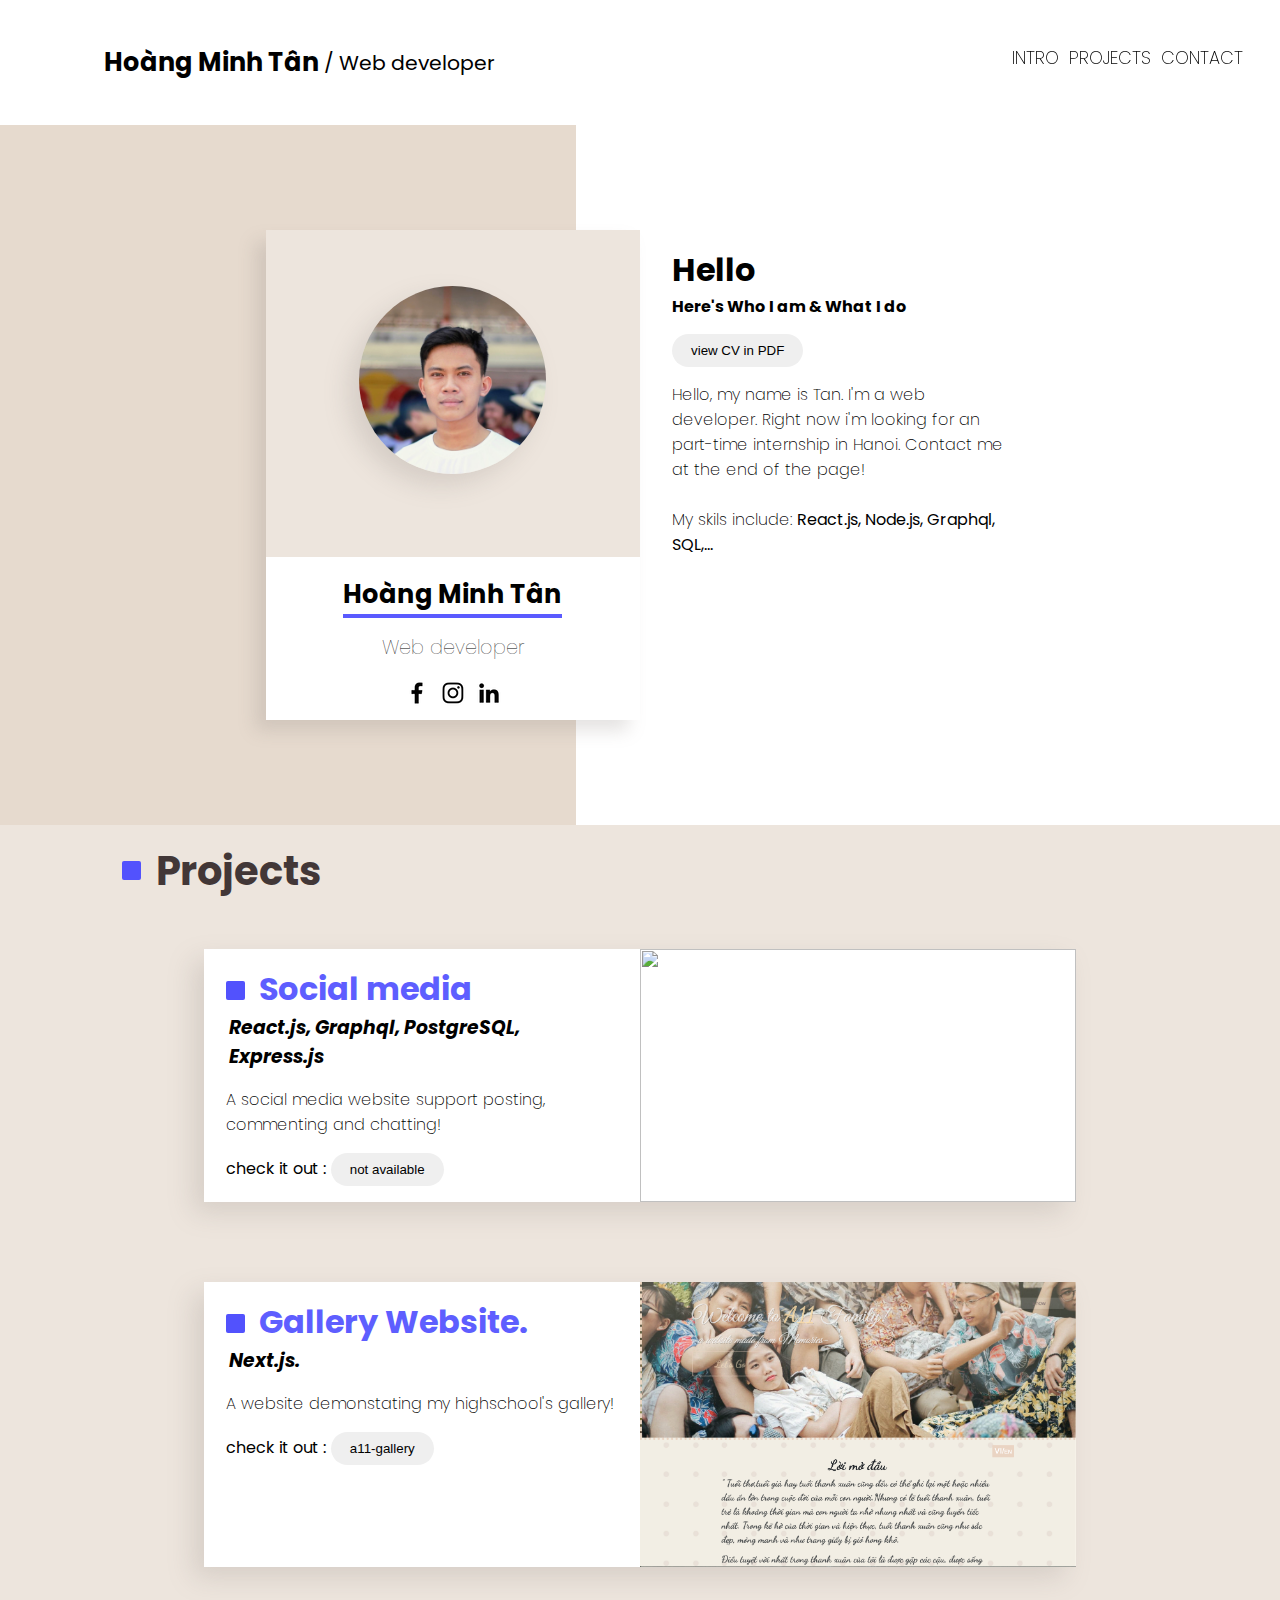
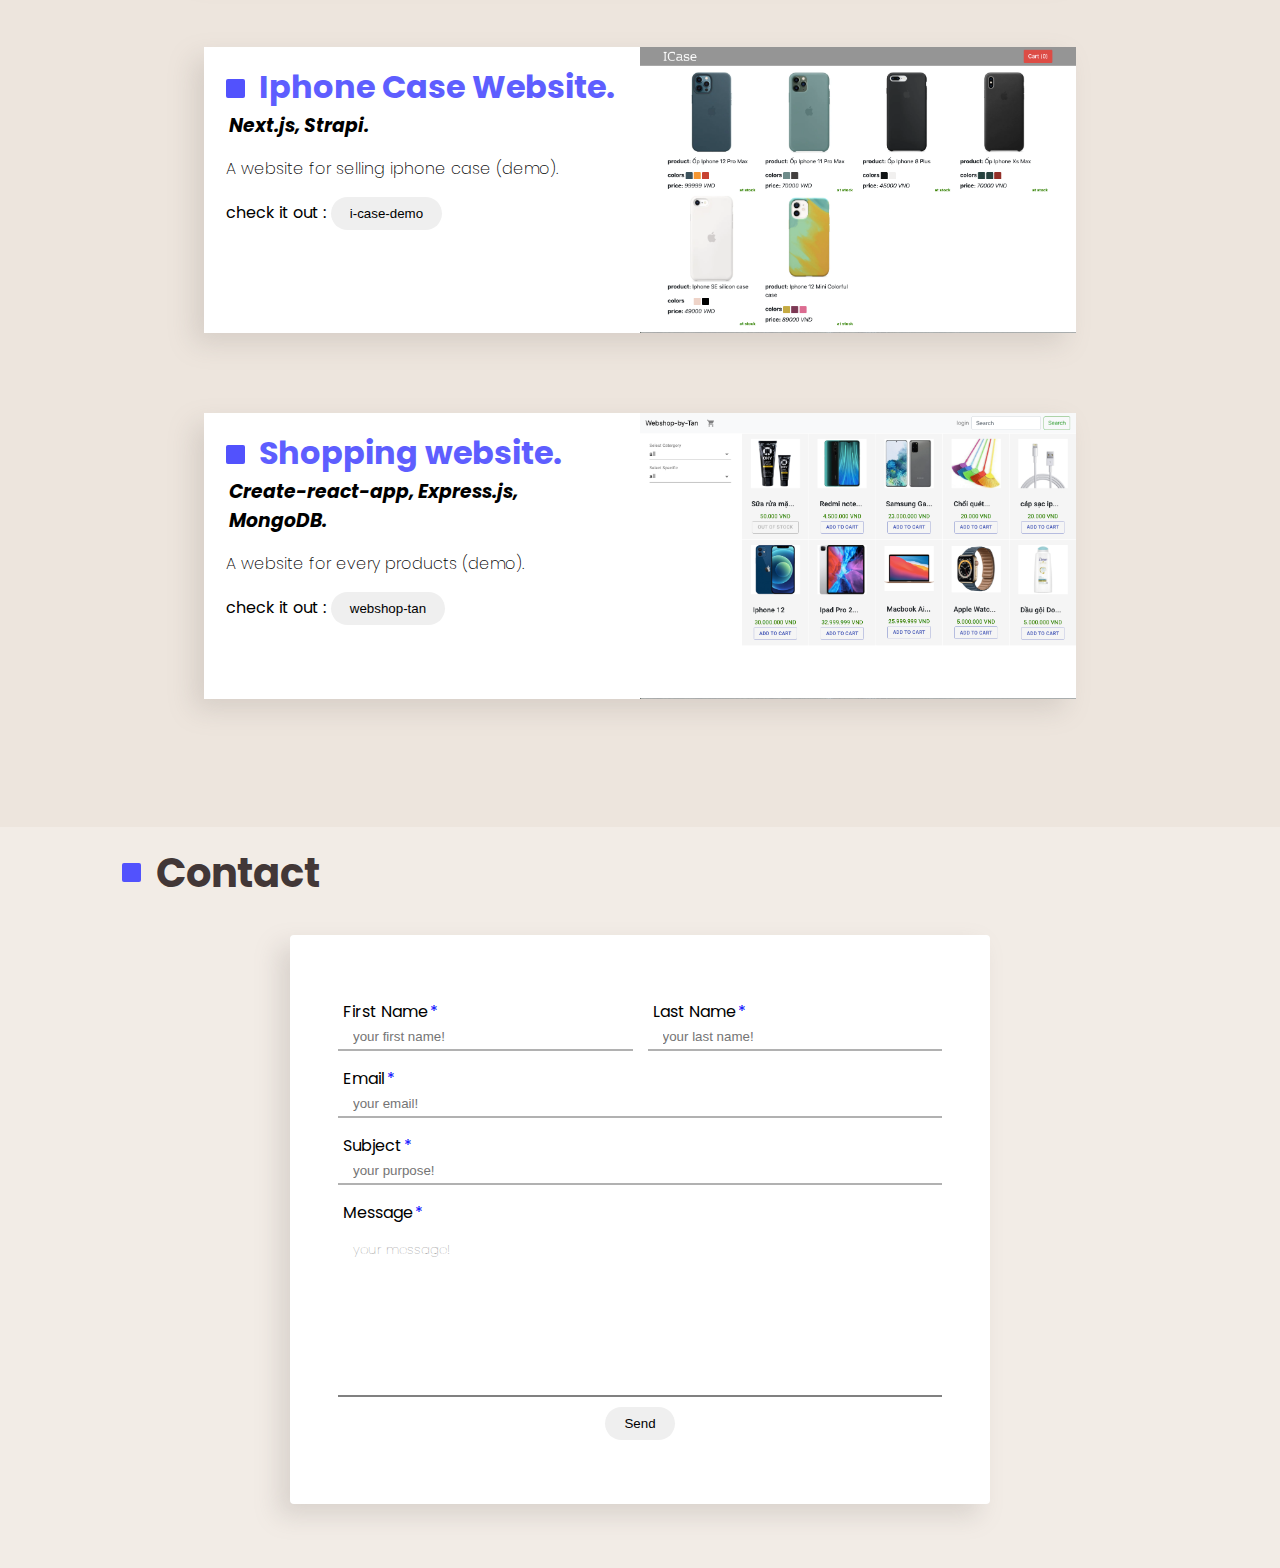
==== commit 28caebe2: "Merge branch 'main' of https://github.com/satt0/satt0.github.io" ====
--- a/aboutme/index.html
+++ b/aboutme/index.html
@@ -74,7 +74,7 @@
             
           </div>
           <p>
-            Hello, my name is Tan. I'm a web developer. Right now i'm looking for an part-time internship in Hanoi. Conact me if you are interested!
+            Hello, my name is Tan. I'm a web developer. Right now i'm looking for an part-time internship in Hanoi. Contact me at the end of the page!
           </p>
           <br/>
           <p>
@@ -112,7 +112,7 @@
               Social media
             </h1>
             <h3><em>React.js, Graphql, PostgreSQL, Express.js</em></h3>
-            <p>A website demonstating my highschool's gallery!</p>
+            <p>A social media website support posting, commenting and chatting!</p>
             <p>
               <strong>check it out :</strong>
               <a href="/" target="_blank"><button class="btn">not available</button></a>
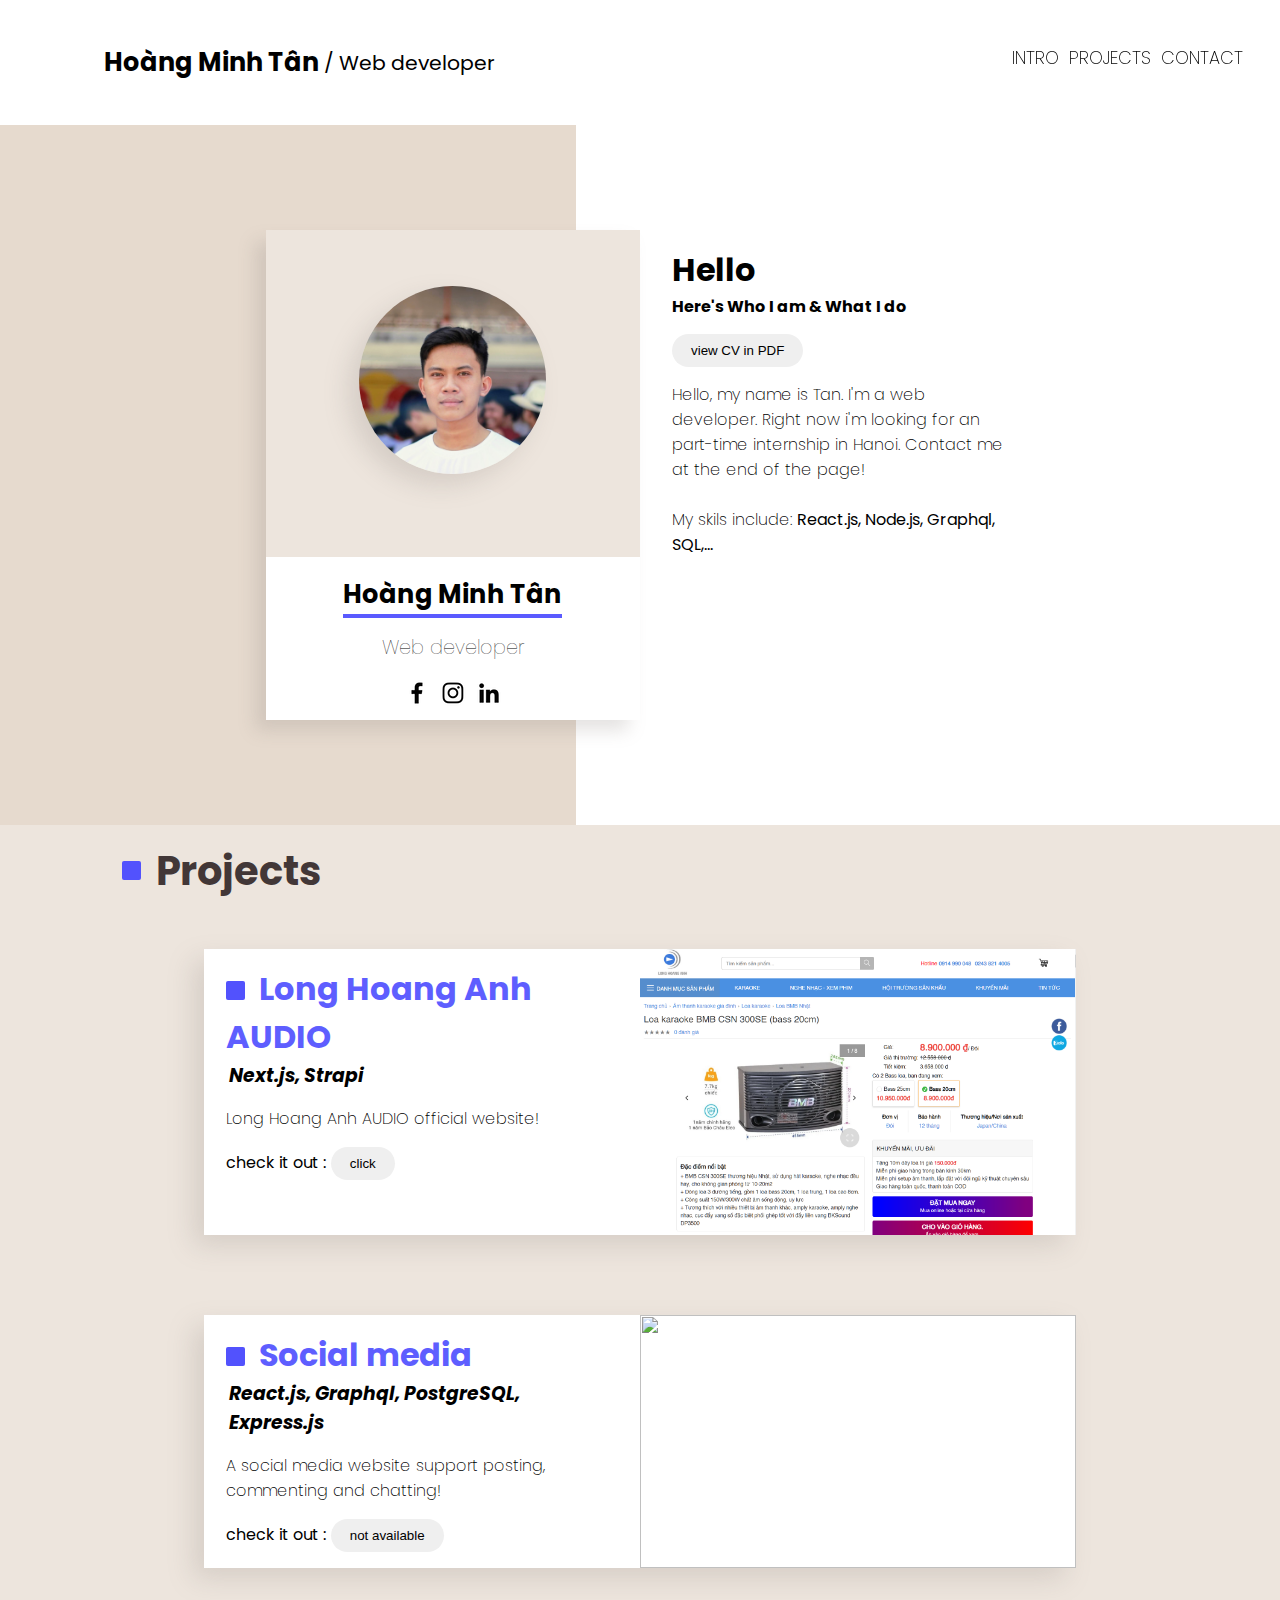
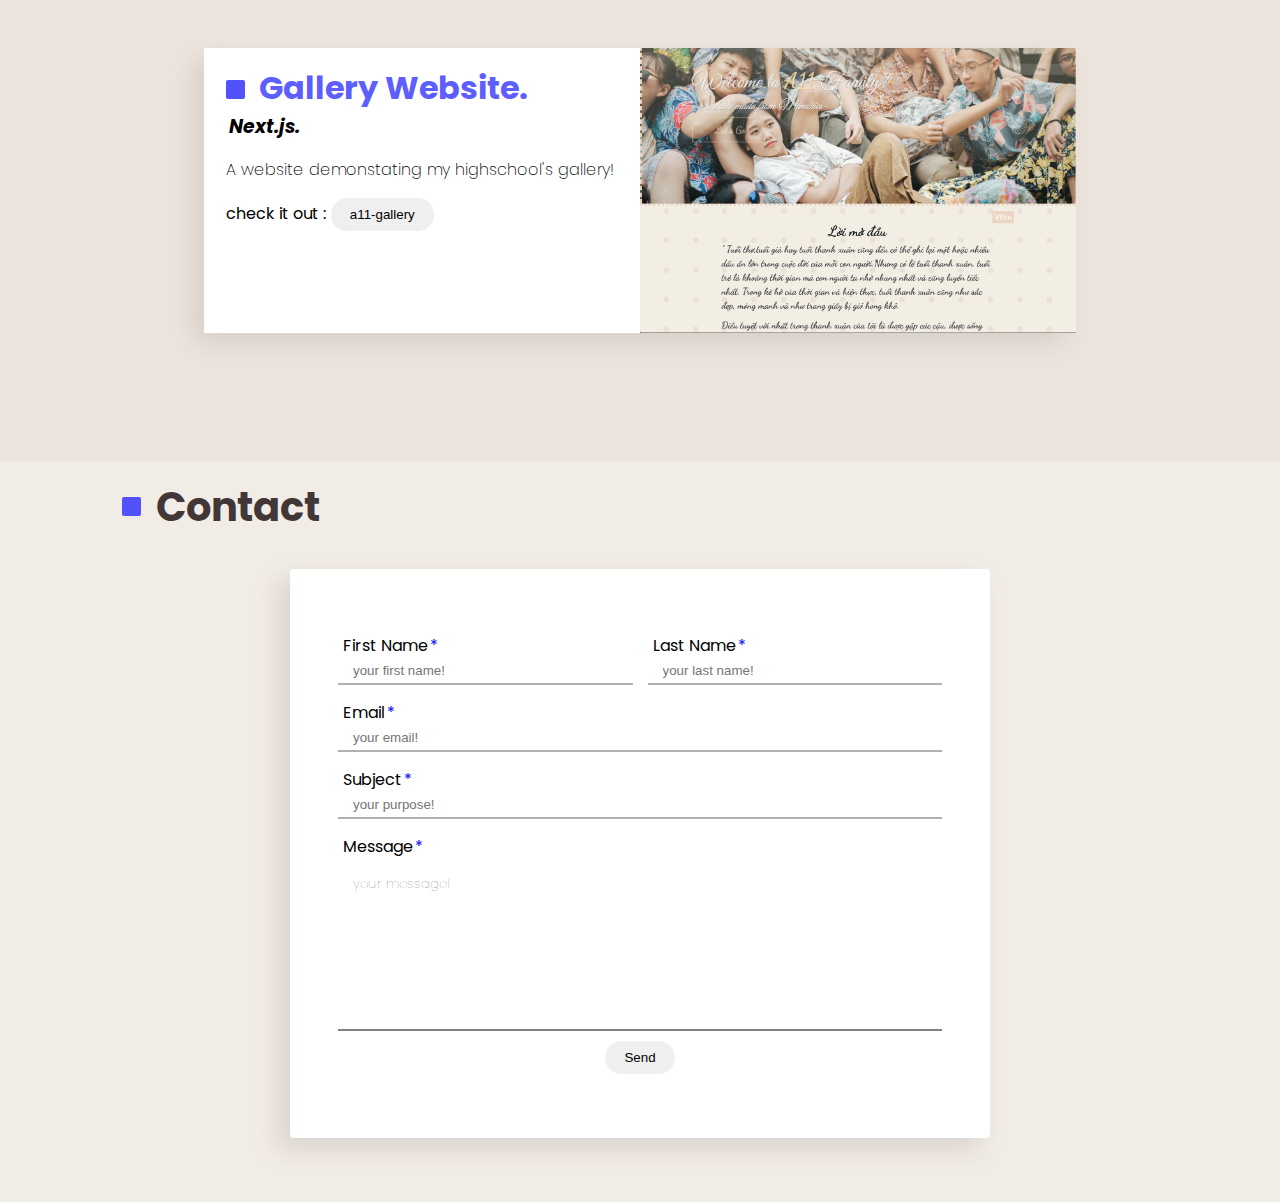
==== commit d7ea37ff: "add lha" ====
--- a/aboutme/index.html
+++ b/aboutme/index.html
@@ -105,6 +105,27 @@
       </h1>
 
       <div class="project-container">
+        <!-- project 1 -->
+        <div class="project-wrapper">
+          <div class="project-detail">
+            <h1>
+              <div class="square" style="transform: translateY(0)"></div>
+              Long Hoang Anh AUDIO
+            </h1>
+            <h3><em>Next.js, Strapi</em></h3>
+            <p>Long Hoang Anh AUDIO official website!</p>
+            <p>
+              <strong>check it out :</strong>
+              <a href="https://longhoanganhaudio.com.vn/" target="_blank"><button class="btn">click</button></a>
+            </p>
+          </div>
+          <div class="hover-video">
+            <img src="./assets/images/pj5.PNG" alt="" />
+
+          </div>
+        </div>
+
+        <!-- project 2 -->
         <div class="project-wrapper">
           <div class="project-detail">
             <h1>
@@ -143,34 +164,7 @@
 
           </div>
         </div>
-        <div class="project-wrapper">
-          <div class="project-detail">
-            <h1>
-              <div class="square" style="transform: translateY(0)"></div>
-              Iphone Case Website.
-            </h1>
-            <h3><em>Next.js, Strapi.</em></h3>
-            <p>A website for selling iphone case (demo).</p>
-            <p>
-              <strong>check it out :</strong>
-              <a href="https://i-case-demo.tk/" target="_blank"><button class="btn">i-case-demo</button></a>            </p>
-          </div>
-          <img src="./assets/images/project2.png" alt="" />
-        </div>
-        <div class="project-wrapper">
-          <div class="project-detail">
-            <h1>
-              <div class="square" style="transform: translateY(0)"></div>
-              Shopping website.
-            </h1>
-            <h3><em>Create-react-app, Express.js, MongoDB.</em></h3>
-            <p>A website for every products (demo).</p>
-            <p>
-              <strong>check it out :</strong>
-              <a href="https://webshop-tan.web.app/" target="_blank"><button class="btn">webshop-tan</button></a>            </p>
-          </div>
-          <img src="./assets/images/project3.png" alt="" />
-        </div>
+       
       </div>
     </section>
     <footer id="contact" onsubmit="onSubmit(event)">
